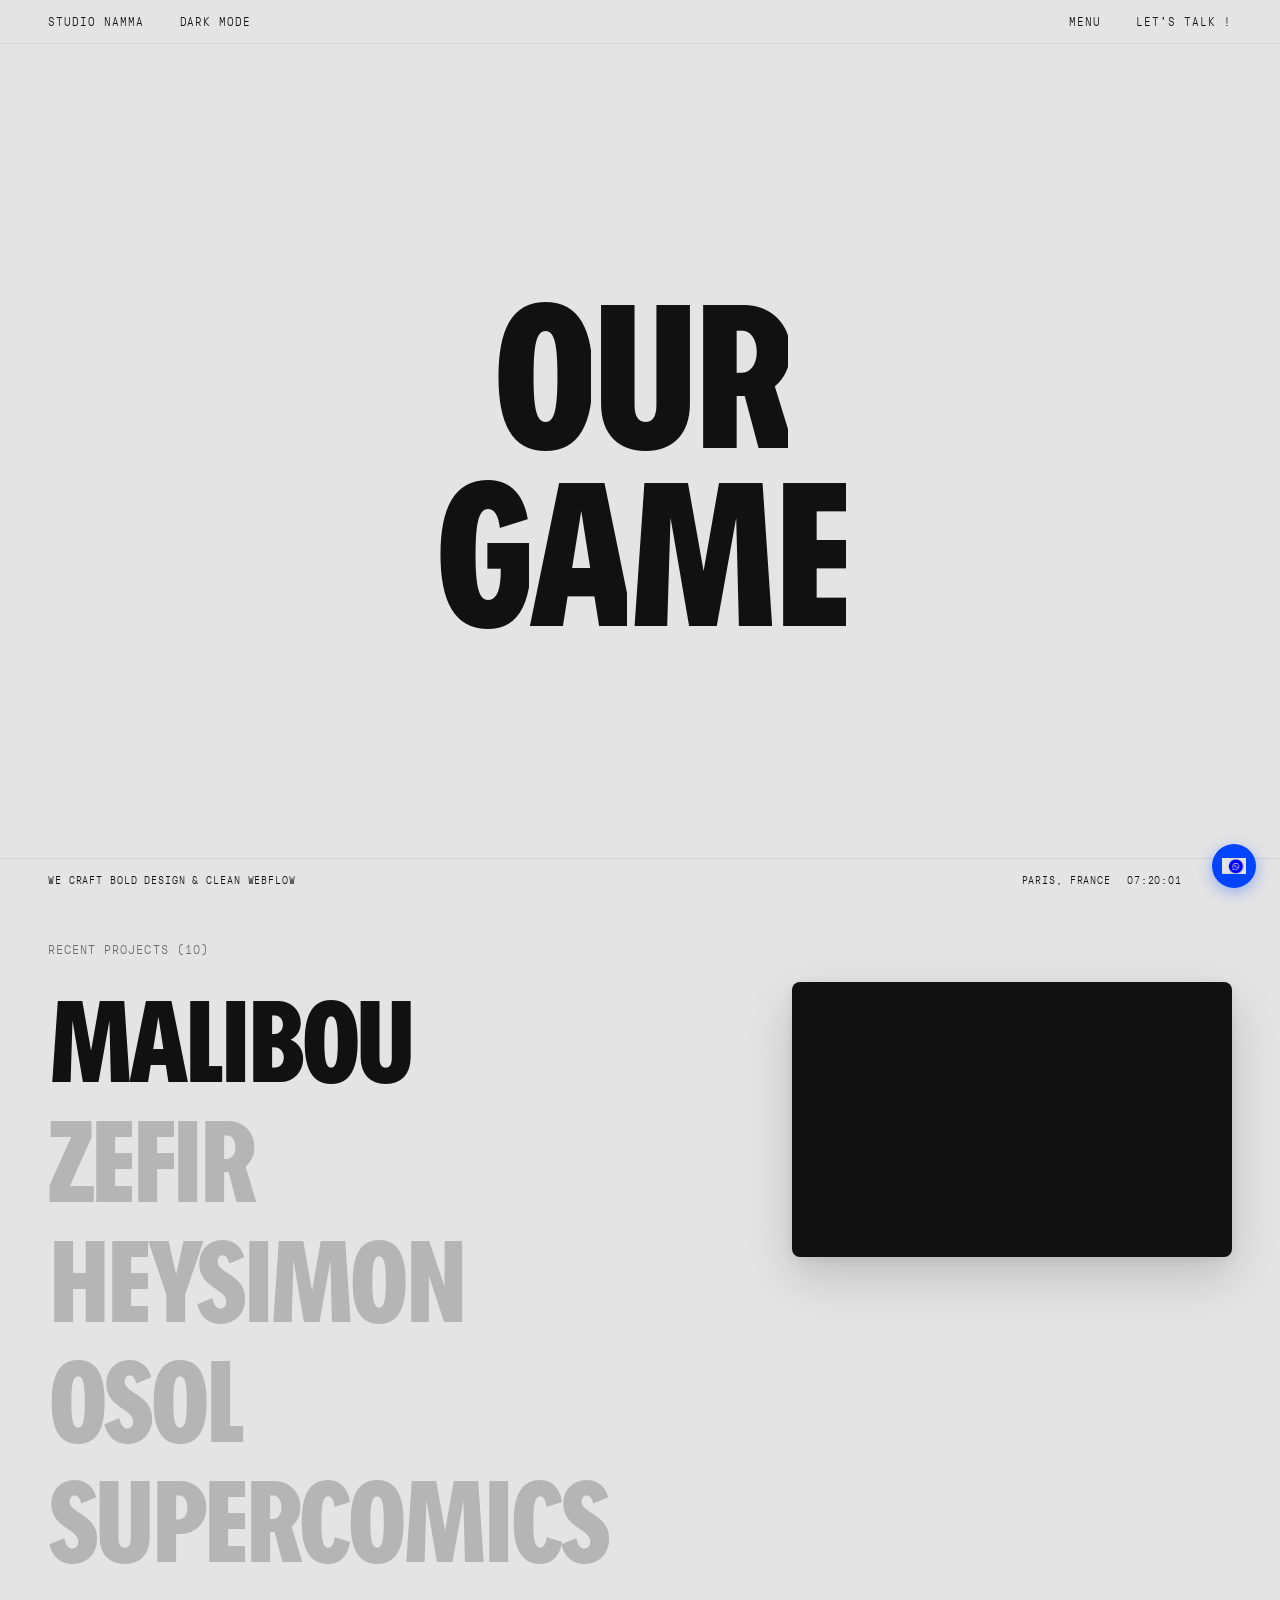
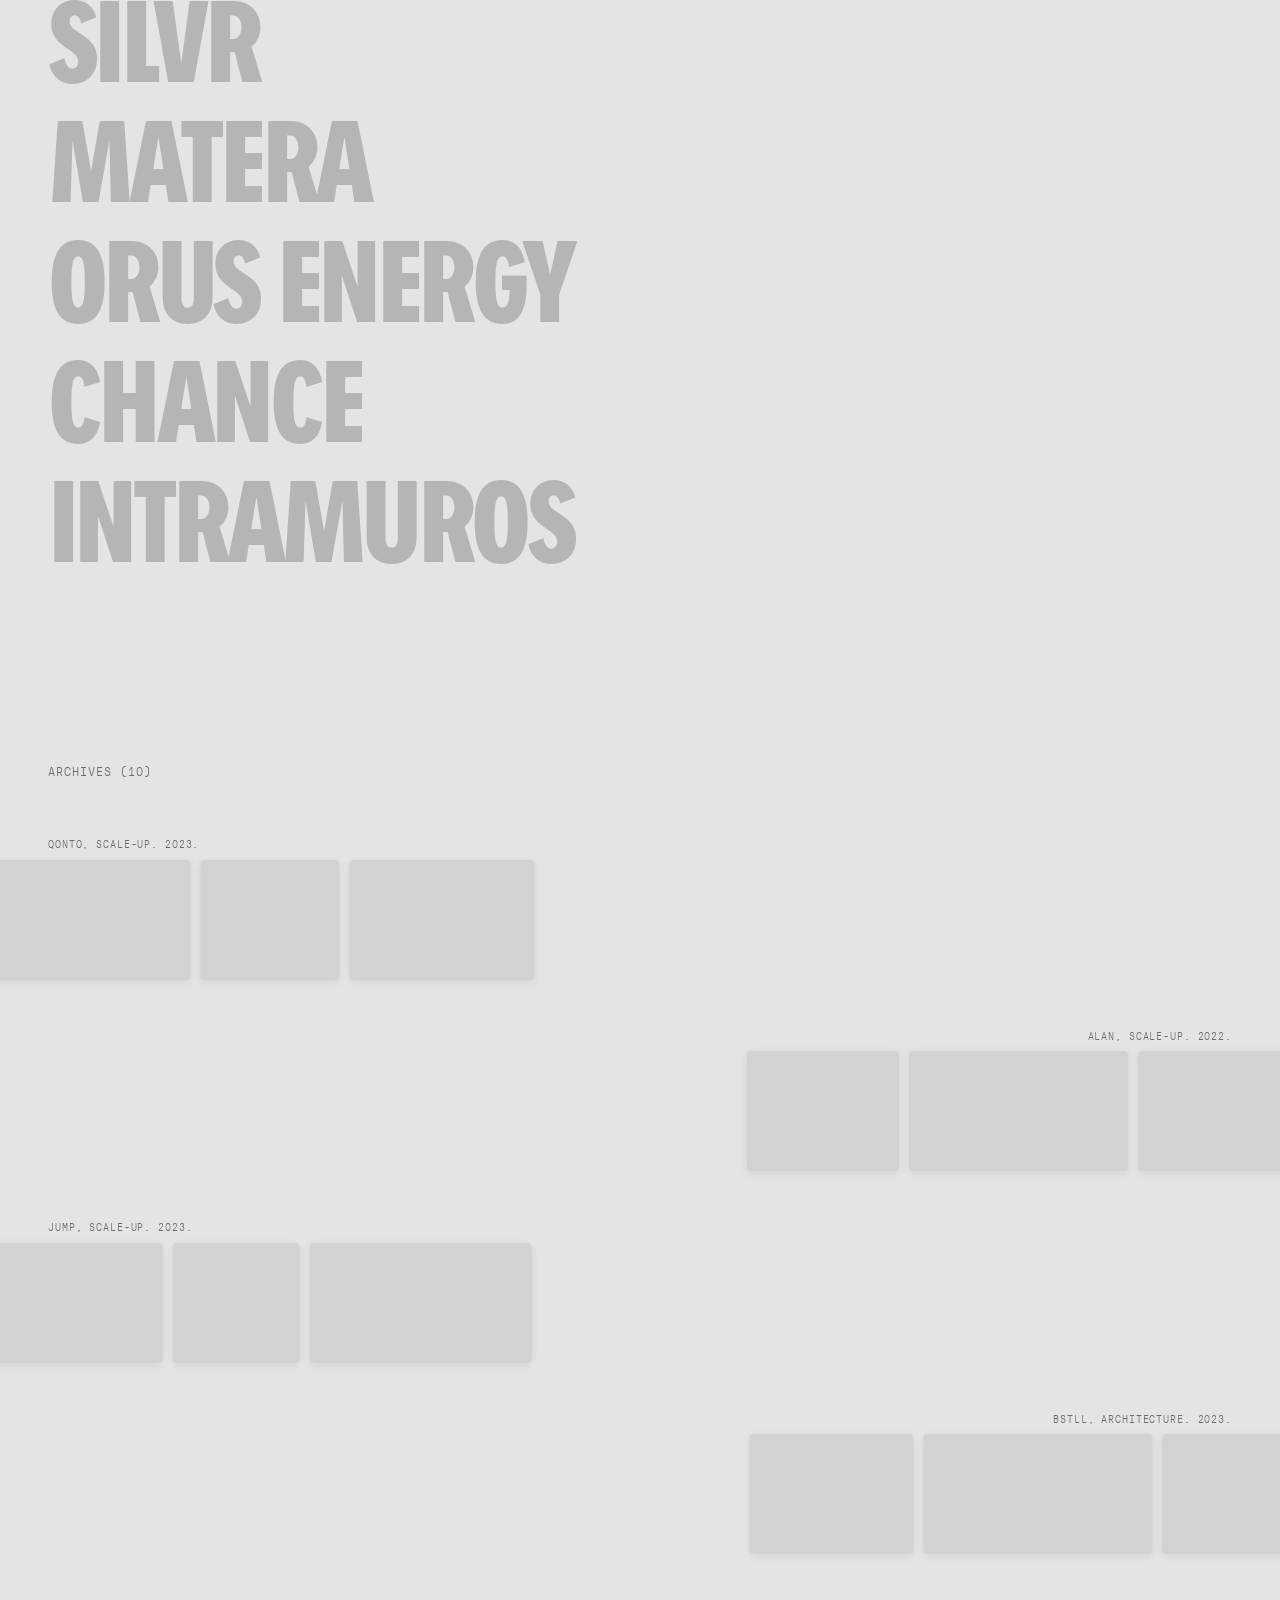
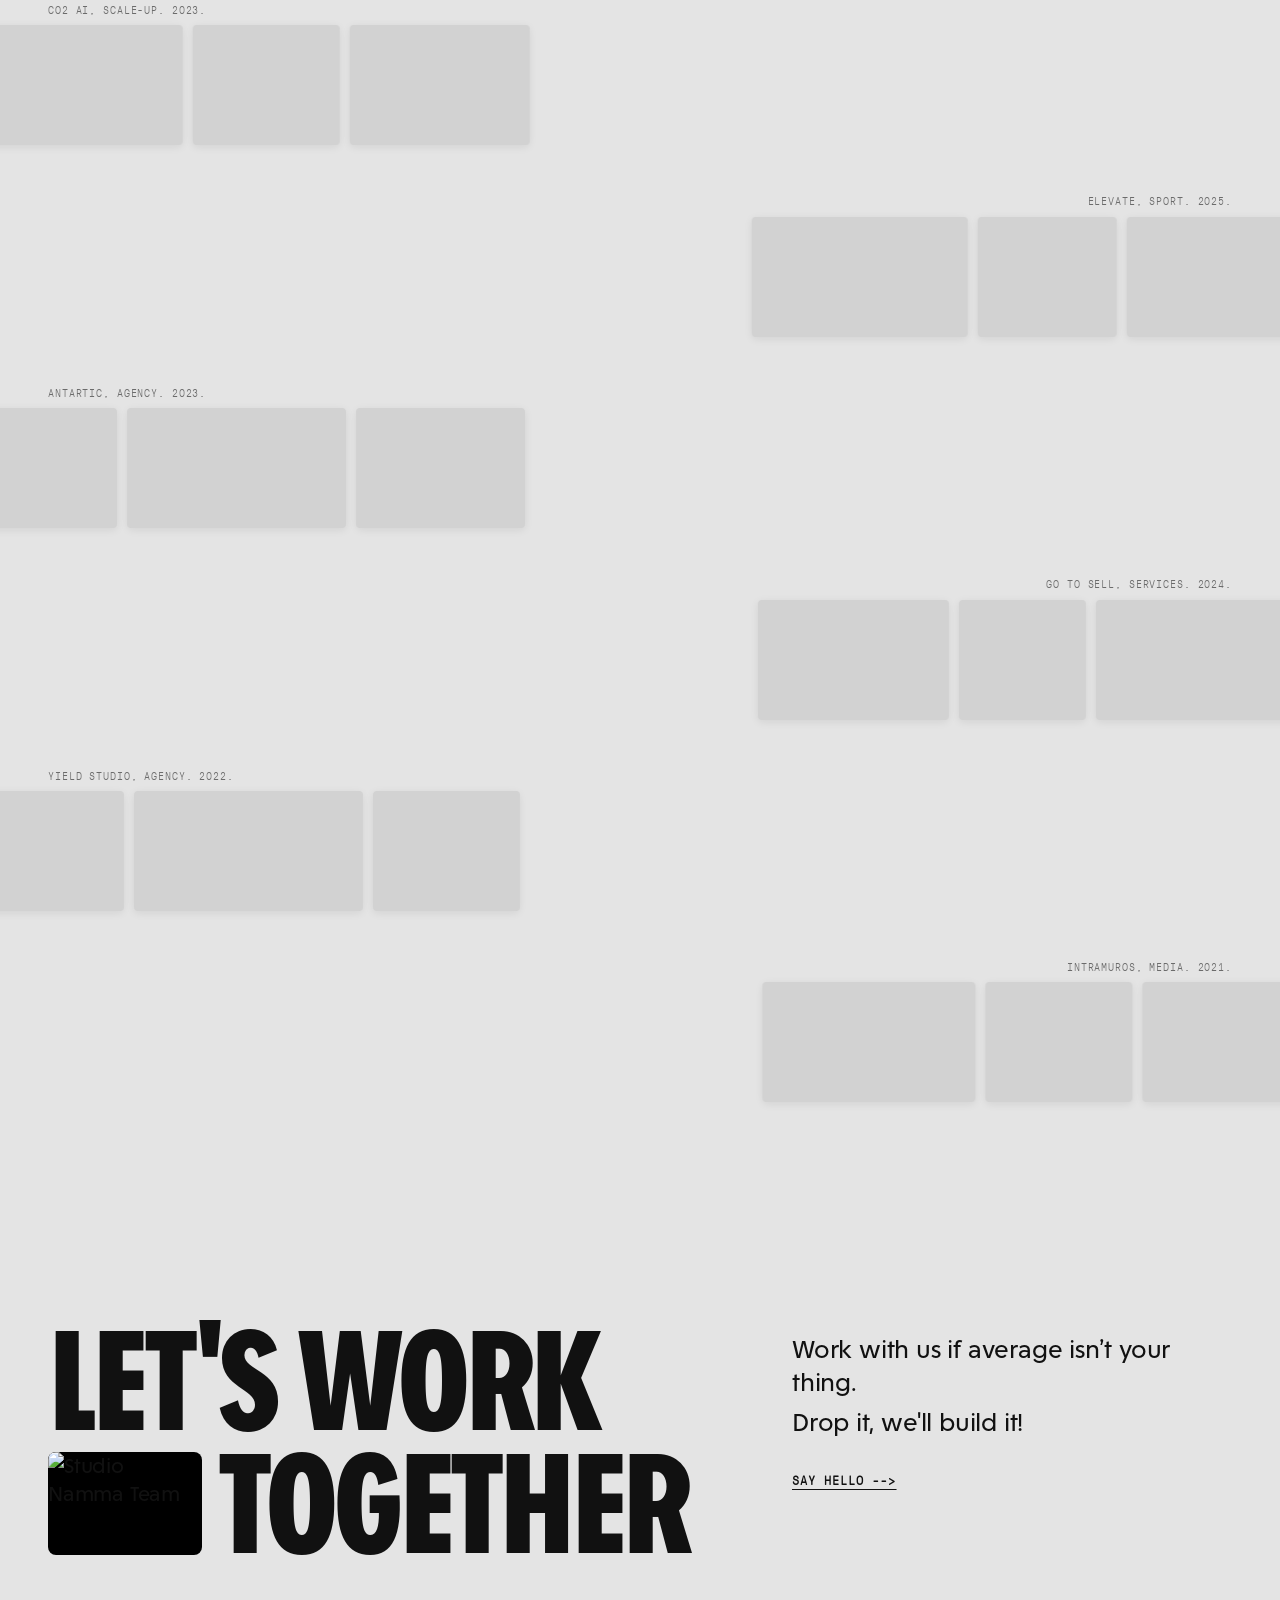
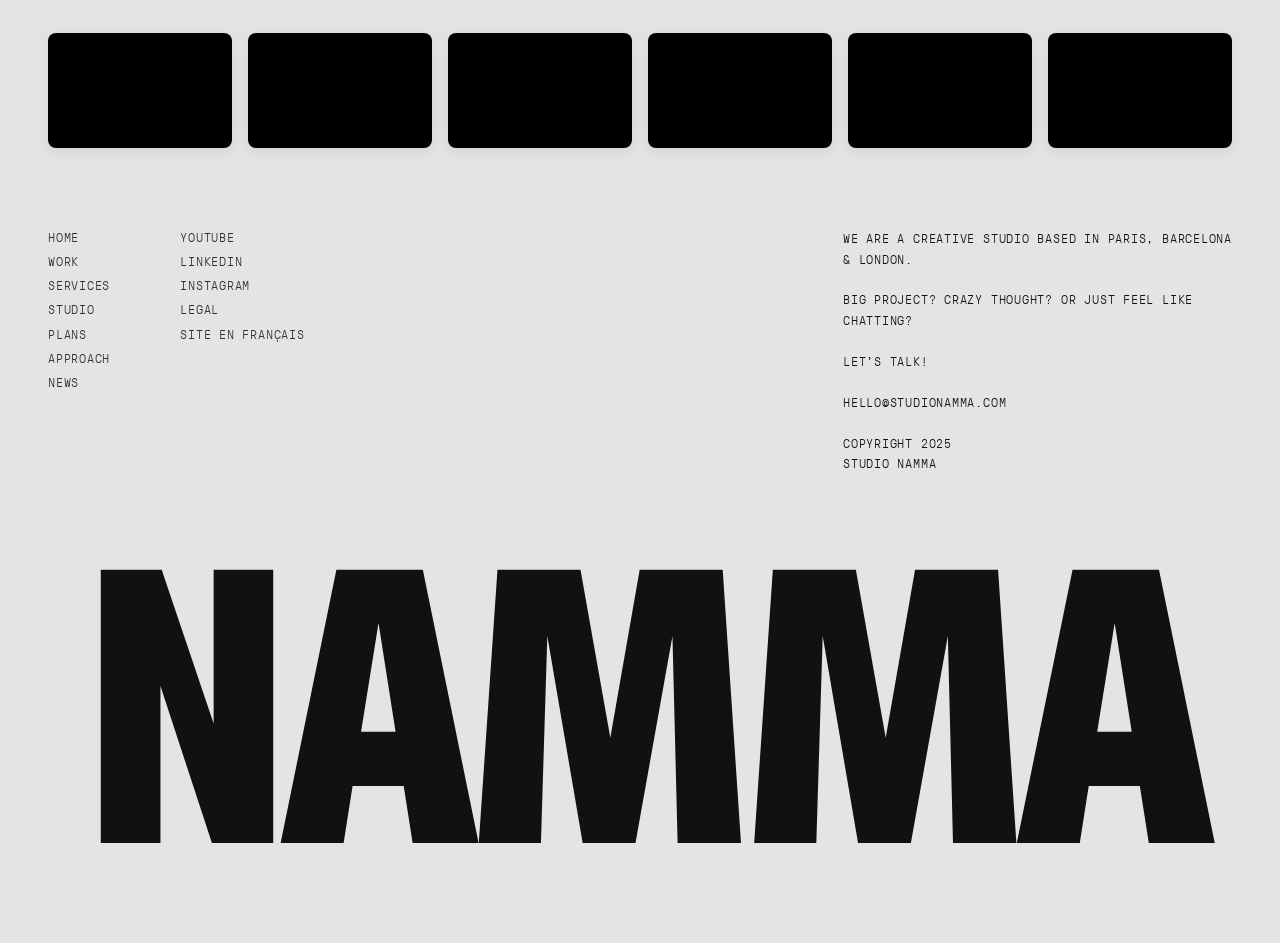
==== work.html @ 22ce5b70 "Initial commit: Studio Namma UI" ====
<!DOCTYPE html>
<html lang="en" data-theme="light">
<head>
  <meta charset="UTF-8" />
  <meta name="viewport" content="width=device-width, initial-scale=1.0" />
  <title>Portfolio & Success Stories | Studio Namma</title>
  <meta name="description" content="Our portfolio showcases Webflow development, web design, and branding projects. Clients include Matera, Silvr, Qonto, and ambitious brands." />
  <meta property="og:title" content="Portfolio & Success Stories | Studio Namma" />
  <meta property="og:description" content="Our portfolio showcases Webflow development, web design, and branding projects." />
  <meta property="og:type" content="website" />

  <!-- Stylesheets in Sensible Order -->
  <link rel="stylesheet" href="css/navbar.css" />
  <link rel="stylesheet" href="css/work.css" />
  <link rel="stylesheet" href="css/footer.css" />
</head>
<body>

  <!-- Sticky Navbar -->
  <nav class="navbar" id="navbar"></nav>

  <!-- Work Page Content -->
  <div class="work-main-content">
    <section class="work-hero" id="workHero">
      <h1 class="work-hero__headline" data-split-animate>Our<br>Game</h1>
    </section>

    <section class="work-text-list" id="workProjectList">
      <div class="work-text-list__label">RECENT PROJECTS (10)</div>
      <div class="work-text-list__layout">
        <div class="work-text-list__items" id="workProjectItems"></div>
        <div class="work-text-list__showcase" id="workProjectShowcase">
          <div class="work-text-list__showcase-inner">
            <video id="workShowcaseVideo1" autoplay loop muted playsinline preload="auto" class="work-showcase-media active"></video>
            <video id="workShowcaseVideo2" autoplay loop muted playsinline preload="auto" class="work-showcase-media"></video>
            <img id="workShowcaseImg" src="" alt="Project Preview" class="work-showcase-media" />
          </div>
        </div>
      </div>
    </section>

    <section class="work-archives" id="workArchives">
      <div class="work-archives__header">
        <div class="work-archives__label">ARCHIVES (10)</div>
      </div>
      <div class="work-archives__list" id="workArchivesList"></div>
    </section>
  </div>

  <!-- Semantic Footer Container -->
  <footer class="site-footer" id="footer"></footer>

  <!-- Scripts in Sensible Order -->
  <script src="js/navbar.js"></script>
  <script src="js/work.js"></script>
  <script src="js/footer.js"></script>
</body>
</html>
---- css/navbar.css ----
/* =========================================
   NAVBAR STYLES (Studio Namma - Pixel Perfect)
   ========================================= */

.navbar {
  position: sticky;
  top: 0;
  left: 0;
  height: 44px;
  width: 100%;
  background-color: #e4e4e4;
  display: flex;
  align-items: center;
  justify-content: space-between;
  padding: 0 48px;
  font-family: 'Gt Pressura Mono', 'Space Mono', monospace;
  font-size: 12px;
  font-weight: 500;
  letter-spacing: 0.08em;
  text-transform: uppercase;
  z-index: 1000;
  border-bottom: 1px solid rgba(20, 20, 20, 0.06);
  transition: background-color 0.4s ease, border-color 0.4s ease;
}

[data-theme="dark"] .navbar {
  background-color: #111;
  border-bottom: 1px solid rgba(255, 255, 255, 0.1);
}

.navbar-left,
.navbar-right {
  display: flex;
  align-items: center;
  gap: 36px;
}

.navbar-h1-div {
  cursor: pointer;
  overflow: hidden;
  display: inline-flex;
  align-items: center;
}

.navbar-h1 {
  color: #111;
  font-size: 12px;
  font-family: 'Gt Pressura Mono', 'Space Mono', monospace;
  font-weight: 500;
  letter-spacing: 0.08em;
  text-transform: uppercase;
  transition: color 0.3s ease;
  user-select: none;
  white-space: nowrap;
  text-decoration: none;
}

[data-theme="dark"] .navbar-h1 {
  color: #fff;
}

.navbar-heading-animation {
  animation: navbar-anim-text 0.4s 1 ease-in-out;
}

@keyframes navbar-anim-text {
  0% {
    transform: translate(0px, 0px);
  }
  50% {
    transform: translate(-10px, -10px);
  }
  51% {
    transform: translate(8px, 8px);
  }
  100% {
    transform: translate(0px, 0px);
  }
}

/* =========================================
   MENU OVERLAY PAGE
   ========================================= */

.navbar-menu-page {
  height: calc(100vh - 44px);
  width: 100%;
  position: fixed;
  top: 44px;
  left: 0;
  background-color: #e4e4e4;
  display: none;
  z-index: 999;
  overflow-y: auto;
  padding: 40px 48px;
}

[data-theme="dark"] .navbar-menu-page {
  background-color: #111;
  color: #fff;
}

.navbar-menu-grid {
  display: flex;
  justify-content: space-between;
  max-width: 1200px;
  margin-top: 20px;
}

.navbar-menu-col {
  display: flex;
  flex-direction: column;
  gap: 12px;
}

.navbar-menu-box {
  display: flex;
  align-items: center;
  cursor: pointer;
  text-decoration: none;
  color: inherit;
  margin-bottom: 8px;
}

.navbar-menu-video {
  height: clamp(50px, 6vw, 85px);
  width: 0px;
  background-color: #000;
  border-radius: 6px;
  overflow: hidden;
  flex-shrink: 0;
  transition: width 0.3s cubic-bezier(0.16, 1, 0.3, 1);
}

.navbar-anim-video-expand {
  animation: navbar-video-expand 0.25s 1 ease-in-out forwards;
}

.navbar-anim-video-collapse {
  animation: navbar-video-collapse 0.25s 1 ease-in-out forwards;
}

.navbar-menu-h1 {
  font-family: 'Mixtape Extra Condensed', 'Impact', sans-serif;
  font-size: clamp(50px, 7.5vw, 110px);
  line-height: 0.88;
  letter-spacing: -0.03em;
  font-weight: 800;
  color: #111;
  margin: 0 0 0 10px;
  text-transform: uppercase;
  transition: color 0.3s ease;
}

[data-theme="dark"] .navbar-menu-h1 {
  color: #fff;
}

@keyframes navbar-video-expand {
  0% {
    width: 0;
  }
  100% {
    width: 160px;
  }
}

@keyframes navbar-video-collapse {
  0% {
    width: 160px;
  }
  100% {
    width: 0px;
  }
}

.navbar-video-real {
  height: 100%;
  width: 100%;
  object-fit: cover;
}

/* =========================================
   CONTACT OVERLAY PAGE
   ========================================= */

.navbar-contact-page {
  position: fixed;
  top: 0;
  left: 0;
  width: 100%;
  height: 100vh;
  background: #e4e4e4;
  padding: 48px;
  box-sizing: border-box;
  z-index: 1001;
  overflow-y: auto;
  font-family: -apple-system, BlinkMacSystemFont, "Segoe UI", Roboto, sans-serif;
}

[data-theme="dark"] .navbar-contact-page {
  background: #111;
  color: #fff;
}

.navbar-contact-letswork {
  margin: 0;
  font-family: 'Mixtape Extra Condensed', 'Impact', sans-serif;
  font-size: clamp(60px, 10vw, 140px);
  font-weight: 800;
  line-height: 0.86;
  letter-spacing: -0.04em;
  color: #111;
  text-transform: uppercase;
}

[data-theme="dark"] .navbar-contact-letswork {
  color: #fff;
}

.navbar-contact-together-div {
  display: flex;
  align-items: center;
  gap: 16px;
  margin-top: 4px;
}

.navbar-contact-together {
  margin: 0;
  font-family: 'Mixtape Extra Condensed', 'Impact', sans-serif;
  font-size: clamp(60px, 10vw, 140px);
  font-weight: 800;
  line-height: 0.86;
  letter-spacing: -0.04em;
  color: #111;
  text-transform: uppercase;
  cursor: pointer;
}

[data-theme="dark"] .navbar-contact-together {
  color: #fff;
}

.navbar-contact-video {
  width: 0px;
  height: clamp(50px, 7vw, 95px);
  overflow: hidden;
  border-radius: 8px;
  flex-shrink: 0;
  transition: width 0.4s ease;
}

.navbar-contact-video-real {
  width: 150px;
  height: 100%;
  object-fit: cover;
  display: block;
}

/* Contact Form */
.navbar-contact-form {
  margin-top: 48px;
  width: 100%;
  max-width: 900px;
}

.navbar-contact-row {
  display: flex;
  align-items: center;
  margin-bottom: 12px;
}

.navbar-contact-row label {
  width: 120px;
  flex-shrink: 0;
  font-family: 'Gt Pressura Mono', 'Space Mono', monospace;
  font-size: 12px;
  font-weight: 600;
  letter-spacing: 0.08em;
  color: #111;
  text-transform: uppercase;
}

[data-theme="dark"] .navbar-contact-row label {
  color: #aaa;
}

.navbar-contact-row input {
  width: 80%;
  border: none;
  outline: none;
  background: transparent;
  padding: 4px 0;
  margin: 0;
  font-family: 'Mixtape Extra Condensed', 'Impact', sans-serif;
  font-size: clamp(32px, 4.5vw, 56px);
  font-weight: 800;
  line-height: 1.1;
  letter-spacing: -0.02em;
  color: #111;
  text-transform: uppercase;
}

[data-theme="dark"] .navbar-contact-row input {
  color: #fff;
}

.navbar-contact-row input::placeholder {
  color: #999;
  opacity: 0.5;
}

.navbar-interests {
  display: flex;
  align-items: center;
  gap: 10px;
  flex-wrap: wrap;
}

.navbar-interests button {
  border: none;
  border-radius: 4px;
  background: #c6c6c6;
  color: #111;
  padding: 6px 14px;
  font-family: 'Mixtape Extra Condensed', 'Impact', sans-serif;
  font-size: 20px;
  font-weight: 800;
  letter-spacing: 0.02em;
  cursor: pointer;
  transition: background 0.2s ease, color 0.2s ease;
}

.navbar-interests button:hover,
.navbar-interests button.is-selected {
  background: #111;
  color: #fff;
}

[data-theme="dark"] .navbar-interests button {
  background: #333;
  color: #ddd;
}

[data-theme="dark"] .navbar-interests button:hover,
[data-theme="dark"] .navbar-interests button.is-selected {
  background: #fff;
  color: #000;
}

.navbar-contact-close {
  position: absolute;
  top: 32px;
  right: 48px;
  font-family: 'Gt Pressura Mono', 'Space Mono', monospace;
  font-size: 12px;
  font-weight: 600;
  letter-spacing: 0.08em;
  color: #111;
  cursor: pointer;
  text-transform: uppercase;
}

[data-theme="dark"] .navbar-contact-close {
  color: #fff;
}

.navbar-contact-close:hover {
  text-decoration: underline;
}

@media (max-width: 768px) {
  .navbar {
    padding: 0 20px;
  }
  .navbar-left,
  .navbar-right {
    gap: 16px;
  }
  .navbar-contact-page {
    padding: 24px;
  }
  .navbar-contact-row {
    flex-direction: column;
    align-items: flex-start;
  }
  .navbar-contact-row input {
    width: 100%;
  }
}
---- css/work.css ----
/* ==========================================================
   CUSTOM FONTS (Studio Namma Official Typefaces)
   ========================================================== */

@font-face {
  font-family: 'Mixtape Extra Condensed';
  src: url('../fonts/MixtapeExtraCondensed-ExtraBold.otf') format('opentype'),
    url('https://cdn.prod.website-files.com/679cb9cacf00799ba4b4c985/68396a14a9b4604f87fdbba4_MixtapeExtraCondensed-ExtraBold.otf') format('opentype');
  font-weight: 800;
  font-style: normal;
  font-display: swap;
}

@font-face {
  font-family: 'Mixtape';
  src: url('../fonts/Mixtape-NormalRegular.otf') format('opentype'),
    url('https://cdn.prod.website-files.com/679cb9cacf00799ba4b4c985/68cab20c0e1c2178793b353b_Mixtape-NormalRegular.otf') format('opentype');
  font-weight: 400;
  font-style: normal;
  font-display: swap;
}

@font-face {
  font-family: 'Gt Pressura Mono';
  src: url('../fonts/GTPressuraMono-Light.ttf') format('truetype'),
    url('https://cdn.prod.website-files.com/679cb9cacf00799ba4b4c985/679cbd779f2ae36caa619a62_GT%20Pressura%20Mono%20Light%20Web.ttf') format('truetype');
  font-weight: 300 400;
  font-style: normal;
  font-display: swap;
}

@font-face {
  font-family: 'Neue Montreal';
  src: url('../fonts/NeueMontreal-Regular.otf') format('opentype'),
    url('https://cdn.prod.website-files.com/679cb9cacf00799ba4b4c985/6839706715b5360bdb1d1ffd_NeueMontreal-Regular.otf') format('opentype');
  font-weight: 400;
  font-style: normal;
  font-display: swap;
}

:root {
  --bg: #e4e4e4;
  --text-primary: rgb(17, 17, 17);
  --text-secondary: #6b6b6b;
  --accent: #0d00f0;
  --white: #ffffff;

  --font-display: 'Mixtape Extra Condensed', 'Impact', sans-serif;
  --font-projects: 'Mixtape Extra Condensed', 'Impact', sans-serif;
  --font-body: 'Mixtape', sans-serif;
  --font-mono: 'Gt Pressura Mono', 'Space Mono', monospace;

  --radius-md: 8px;
  --showcase-w: 440px;
  --showcase-h: 275px;
}

[data-theme="dark"] {
  --bg: #111111;
  --text-primary: #e4e4e4;
  --text-secondary: #a0a0a0;
  --white: #111111;
}

*,
*::before,
*::after {
  margin: 0;
  padding: 0;
  box-sizing: border-box;
}

html {
  scroll-behavior: smooth;
}

body {
  background-color: var(--bg);
  color: var(--text-primary);
  font-family: var(--font-body);
  font-size: 20px;
  line-height: 1.4;
  font-weight: 400;
  letter-spacing: -0.01em;
  overflow-x: hidden;
  transition: background-color 0.4s ease, color 0.4s ease;
}

a {
  color: inherit;
  text-decoration: none;
}

img,
video {
  display: block;
  max-width: 100%;
}

.work-main-content {
  width: 100%;
  background-color: inherit;
  padding-bottom: 40px;
}

.work-hero {
  display: flex;
  align-items: center;
  justify-content: center;
  min-height: calc(100vh - 44px);
  padding: 60px 48px;
}

.work-hero__headline {
  font-family: var(--font-display);
  font-size: clamp(100px, 16vw, 240px);
  line-height: 0.81;
  letter-spacing: -0.04em;
  text-transform: uppercase;
  text-align: center;
  font-weight: 800;
  color: var(--text-primary);
  transition: color 0.4s ease;
}

.work-split-word {
  display: block;
}

.work-split-char-mask {
  display: inline-block;
  overflow: hidden;
  vertical-align: bottom;
  padding-bottom: 0.06em;
}

.work-split-char {
  display: inline-block;
  transform: translateY(110%);
  transition: transform 0.8s cubic-bezier(0.22, 1, 0.36, 1);
}

.work-split-char.risen {
  transform: translateY(0);
}

.work-text-list {
  padding: 40px 48px 140px;
  width: 100%;
  max-width: 1920px;
  margin: 0 auto;
  position: relative;
}

.work-text-list__label {
  font-family: var(--font-mono);
  font-size: 13px;
  font-weight: 500;
  text-transform: uppercase;
  letter-spacing: 0.08em;
  color: var(--text-secondary);
  margin-bottom: 24px;
}

.work-text-list__layout {
  display: flex;
  justify-content: space-between;
  align-items: flex-start;
  width: 100%;
  gap: 48px;
  position: relative;
}

.work-text-list__items {
  flex: 1;
  max-width: 58%;
  display: flex;
  flex-direction: column;
  width: 100%;
}

.work-text-list__item {
  display: flex;
  align-items: center;
  width: 100%;
  height: 120px;
  font-family: var(--font-projects);
  font-style: normal;
  font-weight: 800;
  font-size: clamp(68px, 9vw, 136px);
  line-height: 120px;
  letter-spacing: -0.04em;
  text-transform: uppercase;
  color: #b5b5b5;
  transition: color 0.22s ease, transform 0.22s ease;
  cursor: pointer;
  user-select: none;
  padding: 0;
  margin: 0;
  text-decoration: none;
}

[data-theme="dark"] .work-text-list__item {
  color: #444444;
}

.work-text-list__item:hover,
.work-text-list__item.active {
  color: var(--text-primary);
}

[data-theme="dark"] .work-text-list__item:hover,
[data-theme="dark"] .work-text-list__item.active {
  color: #ffffff;
}

.work-text-list__showcase {
  flex: 1;
  max-width: 520px;
  position: sticky;
  top: calc(50vh - (var(--showcase-h) / 2));
  display: flex;
  justify-content: flex-end;
  z-index: 10;
  pointer-events: none;
}

.work-text-list__showcase-inner {
  width: var(--showcase-w);
  max-width: 100%;
  height: var(--showcase-h);
  border-radius: var(--radius-md);
  overflow: hidden;
  box-shadow: 0 20px 50px rgba(0, 0, 0, 0.16), 0 3px 12px rgba(0, 0, 0, 0.08);
  background: #111111;
  position: relative;
  pointer-events: auto;
  transition: box-shadow 0.4s ease, transform 0.4s cubic-bezier(0.16, 1, 0.3, 1);
}

.work-text-list:hover .work-text-list__showcase-inner,
.work-text-list__showcase-inner:hover {
  box-shadow: 0 28px 64px rgba(0, 0, 0, 0.26), 0 6px 20px rgba(0, 0, 0, 0.12);
  transform: scale(1.02);
}

.work-showcase-media {
  position: absolute;
  inset: 0;
  width: 100%;
  height: 100%;
  object-fit: cover;
  display: block;
  opacity: 0;
  transform: scale(1.03);
  transition: opacity 0.6s ease, transform 0.7s cubic-bezier(0.16, 1, 0.3, 1);
  pointer-events: none;
}

.work-showcase-media.active {
  opacity: 1;
  transform: scale(1);
  z-index: 2;
}

@media (max-width: 1024px) {
  :root {
    --showcase-w: 360px;
    --showcase-h: 225px;
  }

  .work-text-list__layout {
    gap: 32px;
  }

  .work-text-list__item {
    font-size: clamp(40px, 5.2vw, 72px);
  }

  .work-text-list__showcase {
    max-width: 380px;
  }
}

@media (max-width: 768px) {
  .work-hero__headline {
    font-size: clamp(60px, 18vw, 120px);
  }

  .work-text-list {
    padding: 40px 20px 80px;
  }

  .work-text-list__layout {
    flex-direction: column-reverse;
    gap: 28px;
    align-items: stretch;
  }

  .work-text-list__items {
    max-width: 100%;
  }

  .work-text-list__item {
    font-size: clamp(34px, 11vw, 54px);
    height: 80px;
    line-height: 80px;
  }

  .work-text-list__showcase {
    position: static;
    max-width: 100%;
    width: 100%;
    top: auto;
  }

  .work-text-list__showcase-inner {
    width: 100%;
    height: 220px;
    transform: none !important;
  }
}

.work-archives {
  padding: 40px 0 120px;
  max-width: 1920px;
  margin: 0 auto;
  overflow-x: hidden;
}

.work-archives__header {
  padding: 0 48px;
  margin-bottom: 56px;
}

.work-archives__label {
  font-family: var(--font-mono);
  font-size: 13px;
  font-weight: 500;
  text-transform: uppercase;
  letter-spacing: 0.08em;
  color: var(--text-secondary);
  transition: color 0.4s ease;
}

.work-archives__row {
  padding: 0 48px;
  margin-bottom: 48px;
  display: flex;
  flex-direction: column;
  align-items: flex-start;
}

.work-archives__row:last-child {
  margin-bottom: 0;
}

.work-archives__row.is-right {
  align-items: flex-end;
}

.work-archives__row-label {
  font-family: var(--font-mono);
  font-size: 11px;
  font-weight: 500;
  text-transform: uppercase;
  letter-spacing: 0.08em;
  color: var(--text-secondary);
  margin-bottom: 8px;
  transition: color 0.4s ease;
}

.work-archives__row.is-right .work-archives__row-label {
  text-align: right;
}

.work-archives__images {
  display: flex;
  gap: 10px;
  align-items: stretch;
  width: 560px;
  max-width: 100%;
  height: 120px;
  will-change: transform;
  overflow: visible;
}

.work-archives__img-wrap {
  min-width: 0;
  overflow: hidden;
  border-radius: 4px;
  position: relative;
  user-select: none;
  -webkit-user-select: none;
  box-shadow: 0 2px 8px rgba(0, 0, 0, 0.08);
  will-change: transform;
  transform-origin: center center;
  background-color: #d2d2d2;
}

[data-theme="dark"] .work-archives__img-wrap {
  background-color: #262626;
}

.work-archives__img {
  display: block;
  width: 100%;
  height: 100%;
  object-fit: cover;
  object-position: center;
  pointer-events: none;
  user-select: none;
  -webkit-user-drag: none;
  opacity: 0;
  transition: opacity 0.4s ease;
}

.work-archives__img.is-loaded {
  opacity: 1;
}

@media (max-width: 1024px) {
  .work-archives__images {
    width: 460px;
    height: 105px;
  }

  .work-archives__row {
    margin-bottom: 36px;
  }
}

@media (max-width: 768px) {
  .work-archives {
    padding: 32px 0 80px;
  }

  .work-archives__header {
    padding: 0 20px;
  }

  .work-archives__row {
    padding: 0 20px;
    margin-bottom: 28px;
  }

  .work-archives__images {
    width: 100%;
    max-width: 360px;
    height: 90px;
    gap: 6px;
    transform: none !important;
  }

  .work-archives__img-wrap {
    border-radius: 3px;
  }
}
---- css/footer.css ----
/* =========================================
   FOOTER STYLES (Studio Namma - Pixel Perfect)
   ========================================= */

.site-footer {
  width: 100%;
  background-color: #e4e4e4;
  color: #111;
  overflow: hidden;
  padding-top: 60px;
  padding-bottom: 60px;
  position: relative;
  transition: background-color 0.4s ease, color 0.4s ease;
}

[data-theme="dark"] .site-footer {
  background-color: #111;
  color: #e4e4e4;
}

/* --- Box 1: Let's Work Together Pitch --- */
.footer-box1 {
  width: 100%;
  display: flex;
  justify-content: space-between;
  align-items: flex-start;
  padding: 0 48px;
  margin-bottom: 70px;
}

.footer-box1-left {
  display: flex;
  flex-direction: column;
}

.footer-box1-title {
  font-family: 'Mixtape Extra Condensed', 'Impact', sans-serif;
  font-size: clamp(75px, 11vw, 155px);
  font-weight: 800;
  line-height: 0.84;
  letter-spacing: -0.04em;
  text-transform: uppercase;
  color: #111;
  margin: 0;
  display: block;
}

[data-theme="dark"] .footer-box1-title {
  color: #fff;
}

.footer-box1-row2 {
  display: flex;
  align-items: center;
  gap: 16px;
  margin-top: 4px;
}

.footer-box1-image {
  height: clamp(60px, 8vw, 105px);
  width: 0px;
  border-radius: 8px;
  overflow: hidden;
  flex-shrink: 0;
  background: #000;
  transition: width 1s cubic-bezier(0.16, 1, 0.3, 1);
}

.footer-box1-image.footer-show-image {
  width: clamp(100px, 12vw, 160px);
}

.footer-box1-image img,
.footer-box1-image video {
  width: 100%;
  height: 100%;
  object-fit: cover;
  display: block;
}

.footer-box1-right {
  max-width: 440px;
  padding-top: 12px;
}

.footer-box1-right p {
  font-family: 'Mixtape', -apple-system, BlinkMacSystemFont, "Segoe UI", Roboto, sans-serif;
  font-size: clamp(18px, 2vw, 24px);
  line-height: 1.35;
  font-weight: 500;
  color: #111;
  margin-bottom: 8px;
}

[data-theme="dark"] .footer-box1-right p {
  color: #e4e4e4;
}

.footer-box1-right-link {
  font-family: 'Gt Pressura Mono', 'Space Mono', monospace;
  font-size: 13px;
  font-weight: 700;
  letter-spacing: 0.08em;
  text-transform: uppercase;
  color: #111;
  text-decoration: underline;
  text-underline-offset: 4px;
  display: inline-block;
  margin-top: 24px;
  transition: opacity 0.2s ease;
}

[data-theme="dark"] .footer-box1-right-link {
  color: #fff;
}

.footer-box1-right-link:hover {
  opacity: 0.7;
}

/* --- Box 2: Horizontal Video Strip Reel --- */
.footer-box2 {
  width: 100%;
  display: flex;
  justify-content: space-between;
  align-items: center;
  gap: 16px;
  padding: 0 48px;
  margin-bottom: 80px;
}

.footer-video-card {
  flex: 1;
  min-width: 0;
  aspect-ratio: 16 / 10;
  border-radius: 8px;
  overflow: hidden;
  background-color: #000;
  box-shadow: 0 4px 15px rgba(0, 0, 0, 0.08);
}

.footer-video-card video {
  width: 100%;
  height: 100%;
  object-fit: cover;
  display: block;
}

/* --- Box 3: Navigation Links & Studio Details --- */
.footer-box3 {
  width: 100%;
  display: flex;
  justify-content: space-between;
  align-items: flex-start;
  padding: 0 48px;
  margin-bottom: 80px;
}

.footer-box3-left {
  display: flex;
  gap: 70px;
}

.footer-links-col {
  display: flex;
  flex-direction: column;
  gap: 6px;
}

.footer-links-col a {
  font-family: 'Gt Pressura Mono', 'Space Mono', monospace;
  font-size: 13px;
  font-weight: 500;
  letter-spacing: 0.06em;
  text-transform: uppercase;
  color: #111;
  text-decoration: none;
  opacity: 0.85;
  transition: opacity 0.2s ease;
}

[data-theme="dark"] .footer-links-col a {
  color: #e4e4e4;
}

.footer-links-col a:hover {
  opacity: 1;
}

.footer-box3-right {
  display: flex;
  flex-direction: column;
  gap: 20px;
  max-width: 480px;
  text-align: left;
  font-family: 'Gt Pressura Mono', 'Space Mono', monospace;
  font-size: 13px;
  font-weight: 500;
  letter-spacing: 0.06em;
  text-transform: uppercase;
  color: #111;
  line-height: 1.6;
}

[data-theme="dark"] .footer-box3-right {
  color: #e4e4e4;
}

.footer-box3-right p {
  margin: 0;
}

.footer-box3-right a {
  color: inherit;
  text-decoration: none;
}

.footer-box3-right a:hover {
  text-decoration: underline;
}

/* --- Box 4: Big NAMMA Display Graphic --- */
.footer-box4 {
  width: 100%;
  text-align: center;
  font-family: 'Mixtape Extra Condensed', 'Impact', sans-serif;
  font-size: clamp(120px, 30.5vw, 480px);
  font-weight: 800;
  line-height: 0.78;
  letter-spacing: -0.04em;
  text-transform: uppercase;
  color: #111;
  user-select: none;
  margin: 0;
  padding-bottom: 24px;
  overflow: hidden;
}

[data-theme="dark"] .footer-box4 {
  color: #fff;
}

/* --- Footer Animations --- */
.footer-animate {
  transform: rotateX(90deg);
  transform-origin: bottom;
  transition: transform 1.2s cubic-bezier(0.16, 1, 0.3, 1), opacity 0.9s ease;
  opacity: 0;
}

.footer-animate.footer-show {
  transform: rotateX(0deg);
  opacity: 1;
}

/* --- Fixed Bottom Ticker Bar --- */
.site-ticker-bar {
  position: fixed;
  bottom: 0;
  left: 0;
  width: 100%;
  height: 42px;
  display: flex;
  align-items: center;
  justify-content: space-between;
  padding: 0 48px;
  background: #e4e4e4;
  border-top: 1px solid rgba(0, 0, 0, 0.08);
  font-family: 'Gt Pressura Mono', 'Space Mono', monospace;
  font-size: 11px;
  font-weight: 500;
  letter-spacing: 0.08em;
  text-transform: uppercase;
  color: #111;
  z-index: 990;
  transition: background-color 0.4s ease, color 0.4s ease, border-color 0.4s ease;
}

[data-theme="dark"] .site-ticker-bar {
  background: #111;
  color: #e4e4e4;
  border-top: 1px solid rgba(255, 255, 255, 0.1);
}

.site-ticker-bar__right {
  display: flex;
  gap: 16px;
  margin-right: 50px;
}

/* --- Floating WhatsApp Button & Modal --- */
.floating-whatsapp-btn {
  position: fixed;
  bottom: 12px;
  right: 24px;
  width: 44px;
  height: 44px;
  border-radius: 50%;
  background: #0044ff;
  display: flex;
  align-items: center;
  justify-content: center;
  cursor: pointer;
  z-index: 10000;
  box-shadow: 0 4px 15px rgba(0, 68, 255, 0.35);
  transition: transform 0.25s cubic-bezier(0.16, 1, 0.3, 1), box-shadow 0.25s ease;
}

.floating-whatsapp-btn:hover {
  transform: scale(1.08);
  box-shadow: 0 6px 20px rgba(0, 68, 255, 0.5);
}

.floating-whatsapp-btn img {
  width: 24px;
  height: 24px;
  object-fit: contain;
}

.whatsapp-modal {
  position: fixed;
  bottom: 68px;
  right: 24px;
  width: 320px;
  background: #232d36;
  color: #fff;
  border-radius: 12px;
  padding: 16px;
  box-shadow: 0 12px 36px rgba(0, 0, 0, 0.35);
  z-index: 10000;
  font-family: -apple-system, BlinkMacSystemFont, "Segoe UI", Roboto, sans-serif;
  display: none;
  animation: wa-slide-up 0.25s cubic-bezier(0.16, 1, 0.3, 1) forwards;
}

@keyframes wa-slide-up {
  from {
    opacity: 0;
    transform: translateY(12px) scale(0.96);
  }
  to {
    opacity: 1;
    transform: translateY(0) scale(1);
  }
}

.whatsapp-modal__header {
  display: flex;
  align-items: center;
  gap: 12px;
  padding-bottom: 12px;
  border-bottom: 1px solid rgba(255, 255, 255, 0.1);
  position: relative;
}

.whatsapp-modal__avatar {
  width: 38px;
  height: 38px;
  border-radius: 50%;
  background: #444;
  position: relative;
  overflow: hidden;
}

.whatsapp-modal__avatar img {
  width: 100%;
  height: 100%;
  object-fit: cover;
}

.whatsapp-modal__avatar::after {
  content: '';
  position: absolute;
  bottom: 0px;
  right: 0px;
  width: 10px;
  height: 10px;
  background: #25d366;
  border: 2px solid #232d36;
  border-radius: 50%;
}

.whatsapp-modal__info h4 {
  font-size: 14px;
  font-weight: 600;
  margin: 0;
}

.whatsapp-modal__info span {
  font-size: 11px;
  color: #25d366;
}

.whatsapp-modal__close {
  position: absolute;
  right: 0;
  top: 0;
  background: none;
  border: none;
  color: #aaa;
  font-size: 18px;
  cursor: pointer;
}

.whatsapp-modal__close:hover {
  color: #fff;
}

.whatsapp-modal__body {
  padding: 14px 0;
}

.whatsapp-modal__bubble {
  background: #182229;
  padding: 12px 14px;
  border-radius: 8px 8px 8px 2px;
  font-size: 13px;
  line-height: 1.45;
  color: #e9edef;
}

.whatsapp-modal__footer {
  padding-top: 4px;
}

.whatsapp-modal__action-btn {
  display: flex;
  align-items: center;
  justify-content: center;
  gap: 8px;
  width: 100%;
  background: #0044ff;
  color: #fff;
  font-size: 14px;
  font-weight: 700;
  padding: 10px;
  border-radius: 20px;
  text-decoration: none;
  transition: background 0.2s ease;
}

.whatsapp-modal__action-btn:hover {
  background: #0033cc;
}

/* --- Responsive Adjustments --- */
@media (max-width: 900px) {
  .footer-box1 {
    flex-direction: column;
    padding: 0 20px;
    gap: 32px;
  }
  .footer-box2 {
    padding: 0 20px;
    overflow-x: auto;
  }
  .footer-video-card {
    min-width: 160px;
  }
  .footer-box3 {
    flex-direction: column;
    padding: 0 20px;
    gap: 40px;
  }
  .footer-box3-left {
    gap: 40px;
  }
  .site-ticker-bar {
    padding: 0 20px;
    font-size: 9px;
  }
  .site-ticker-bar__right {
    margin-right: 40px;
  }
}
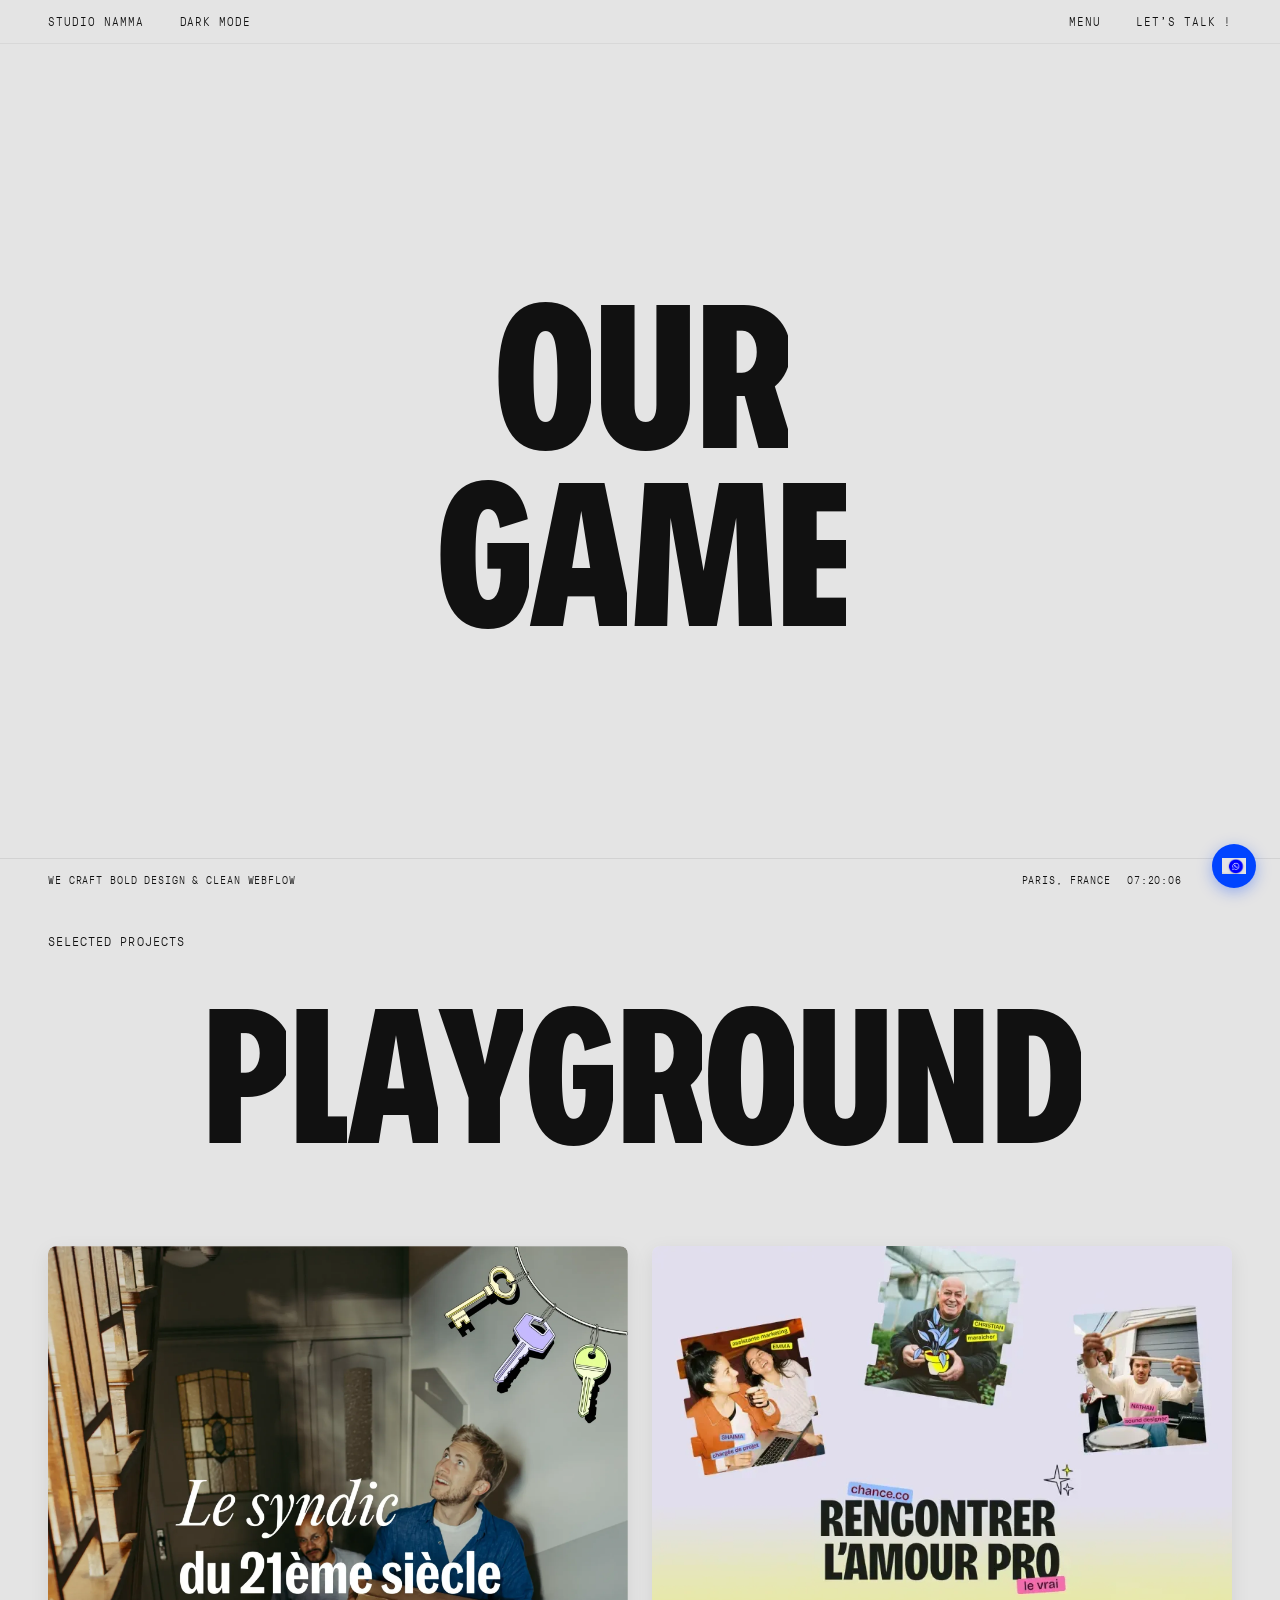
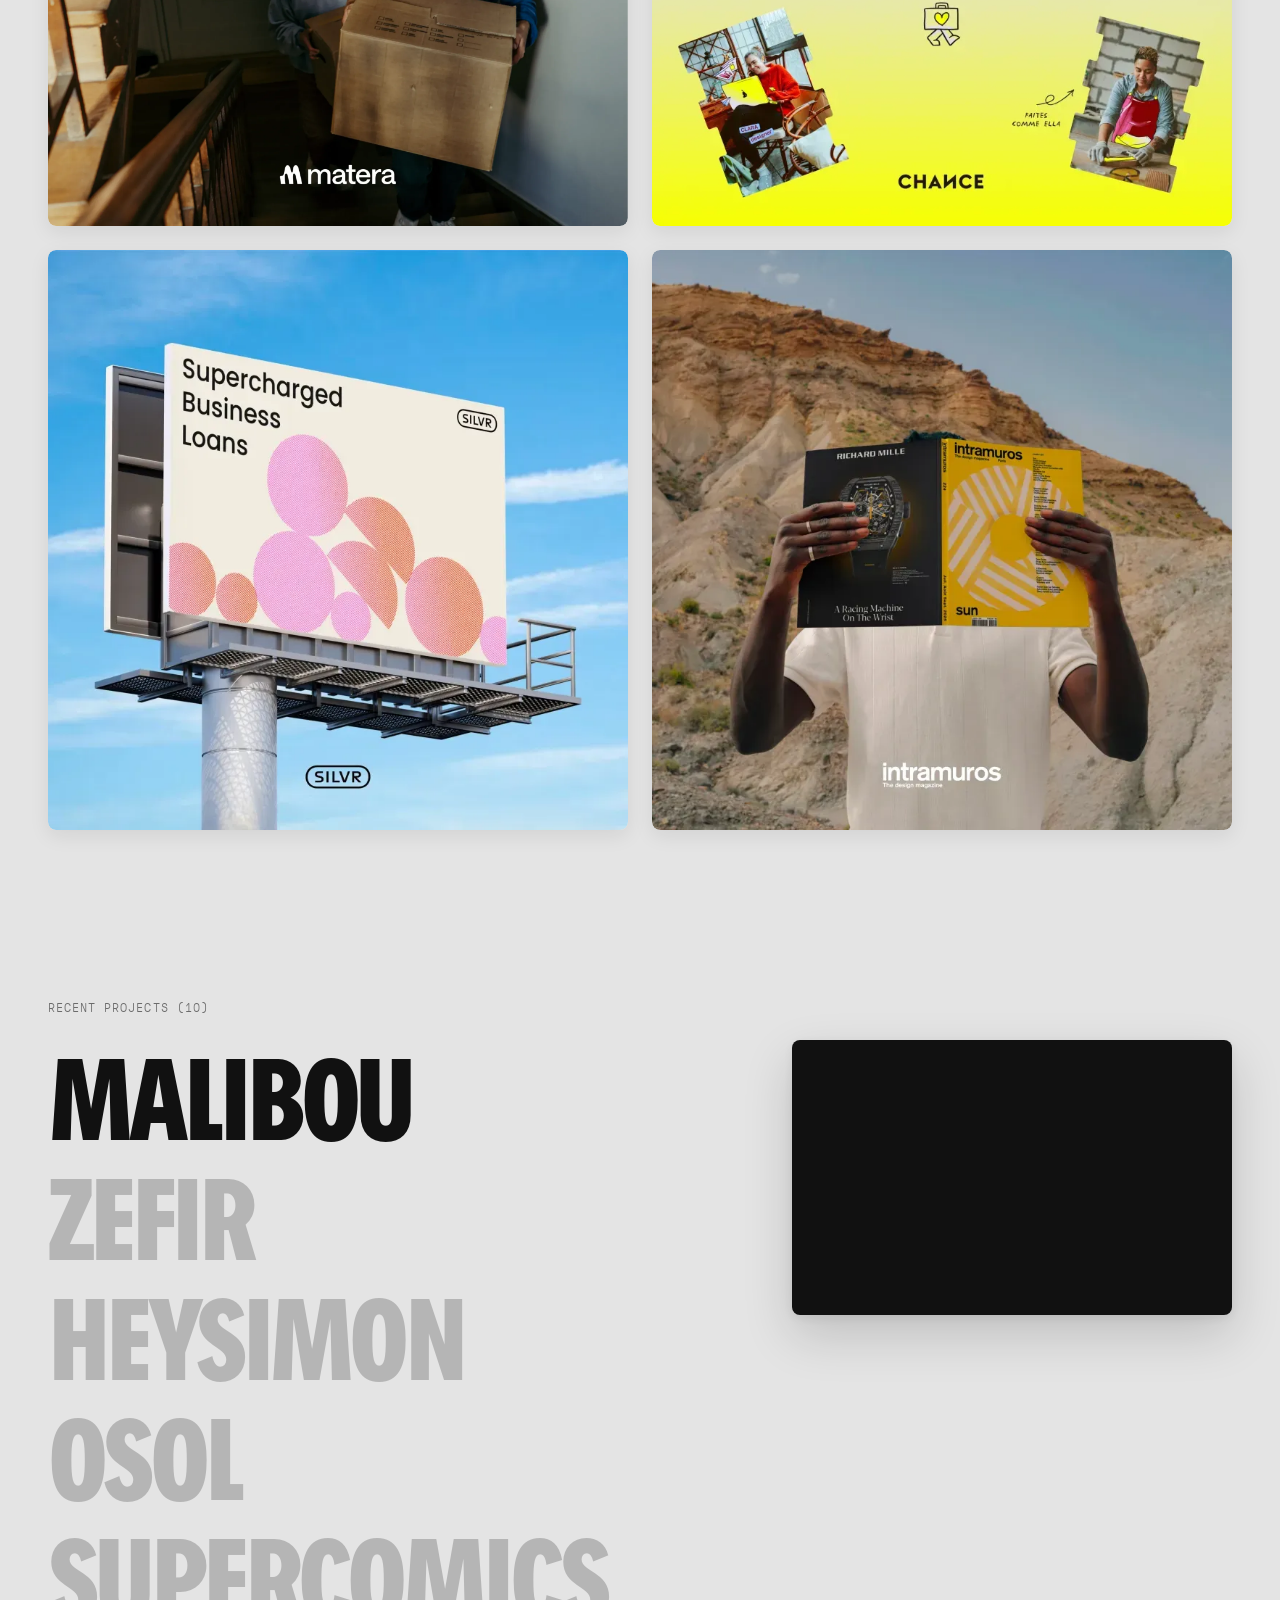
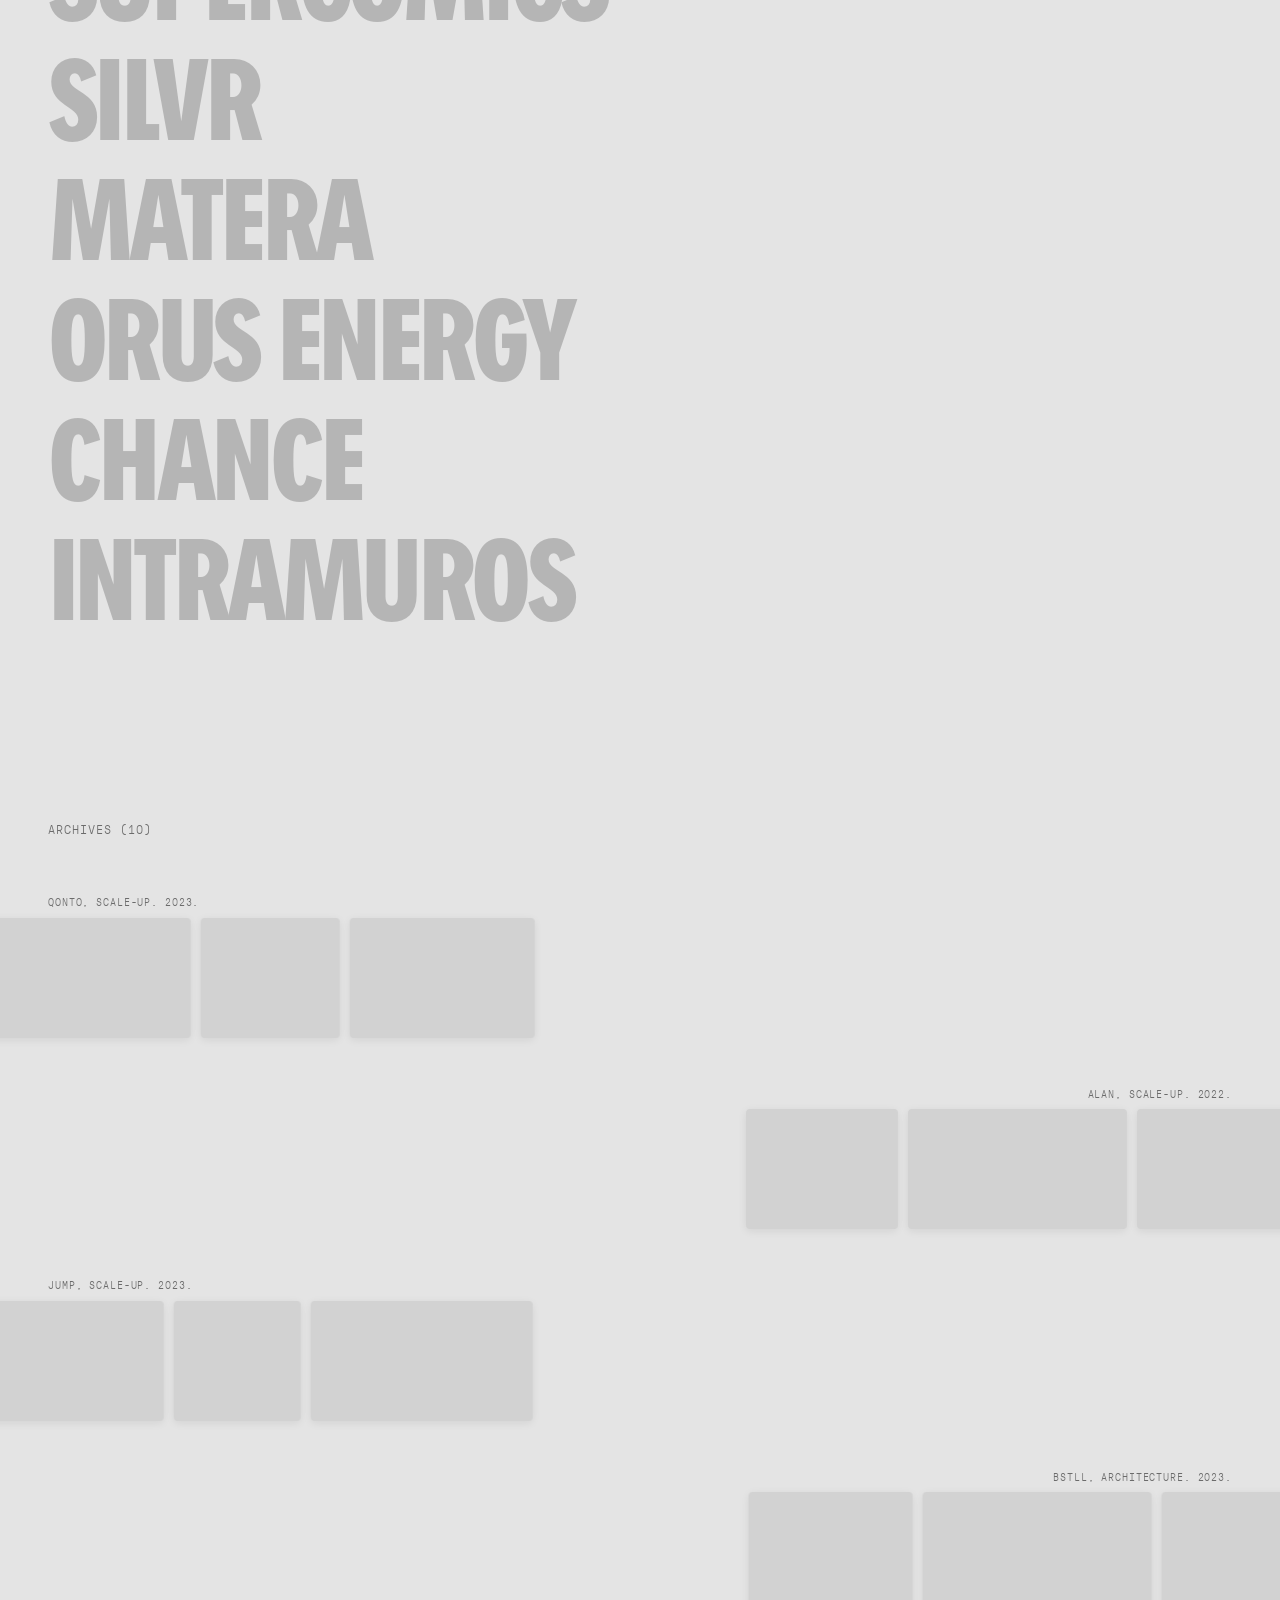
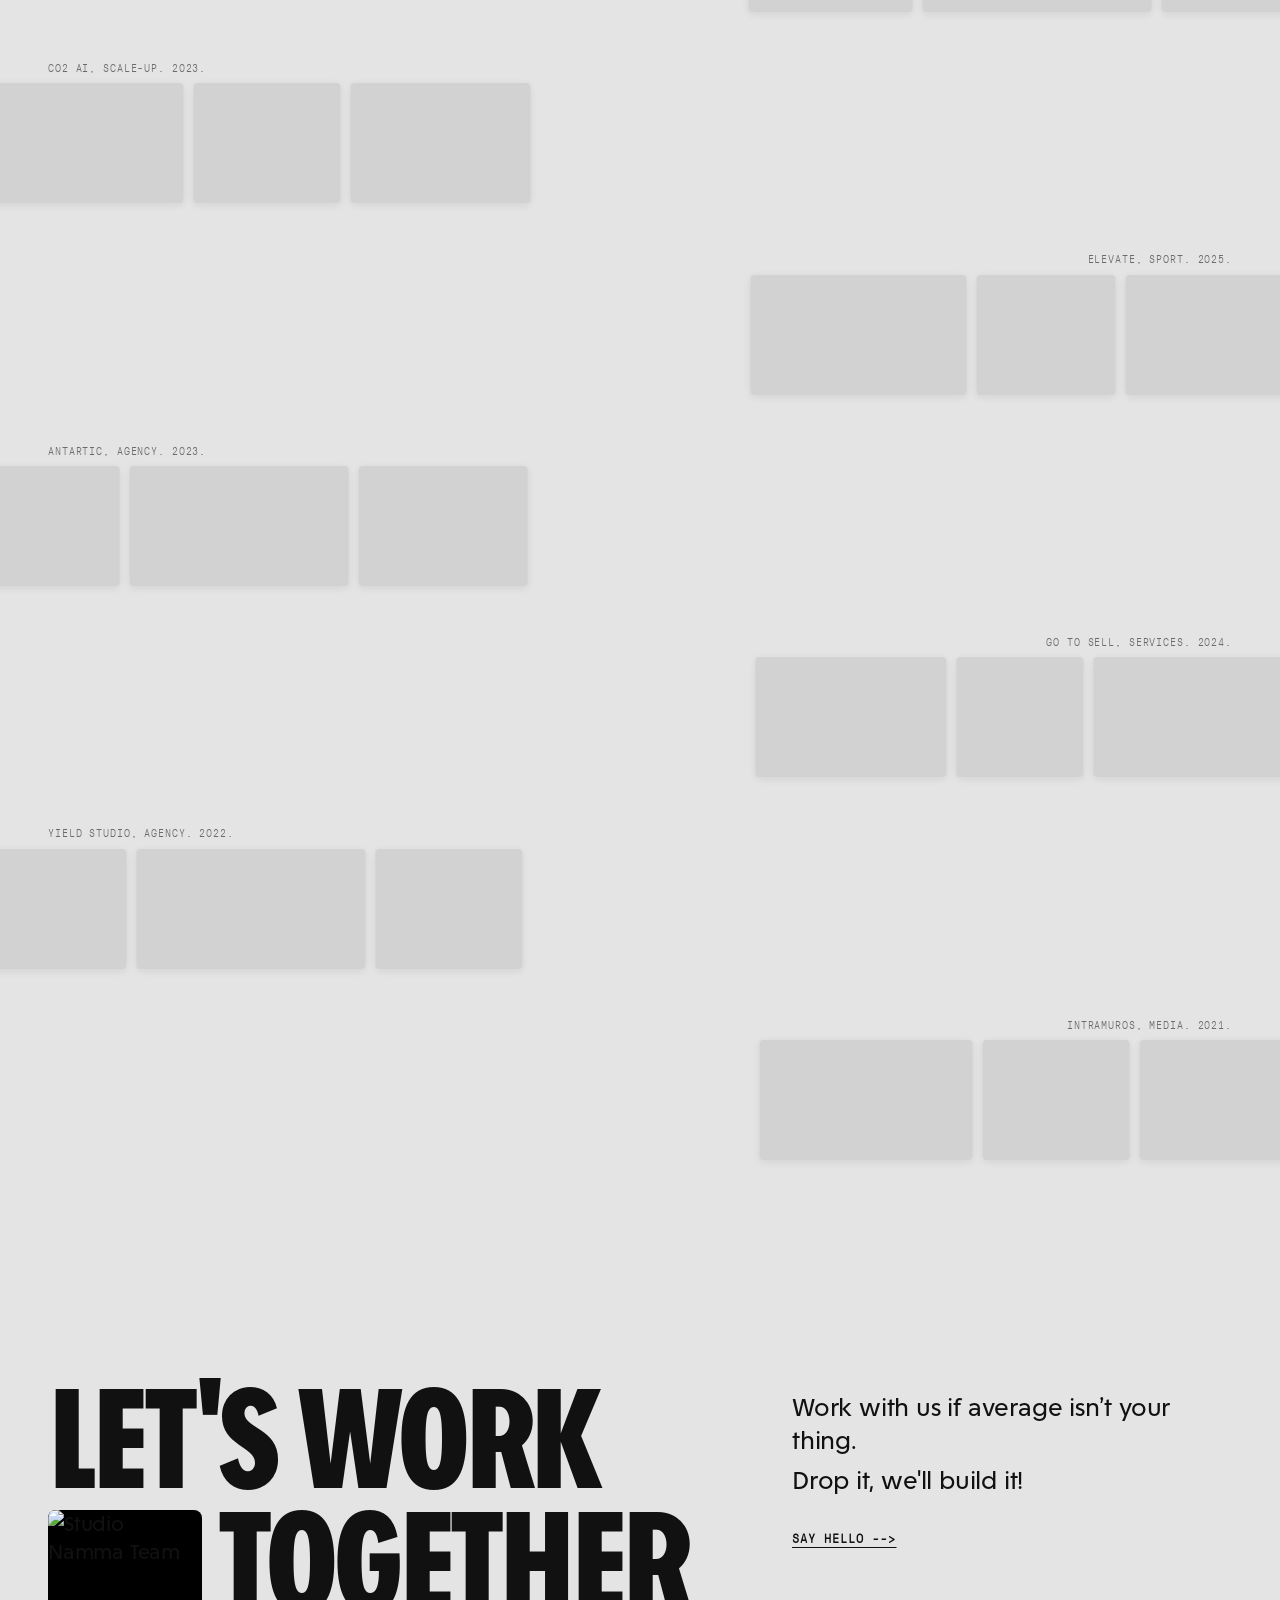
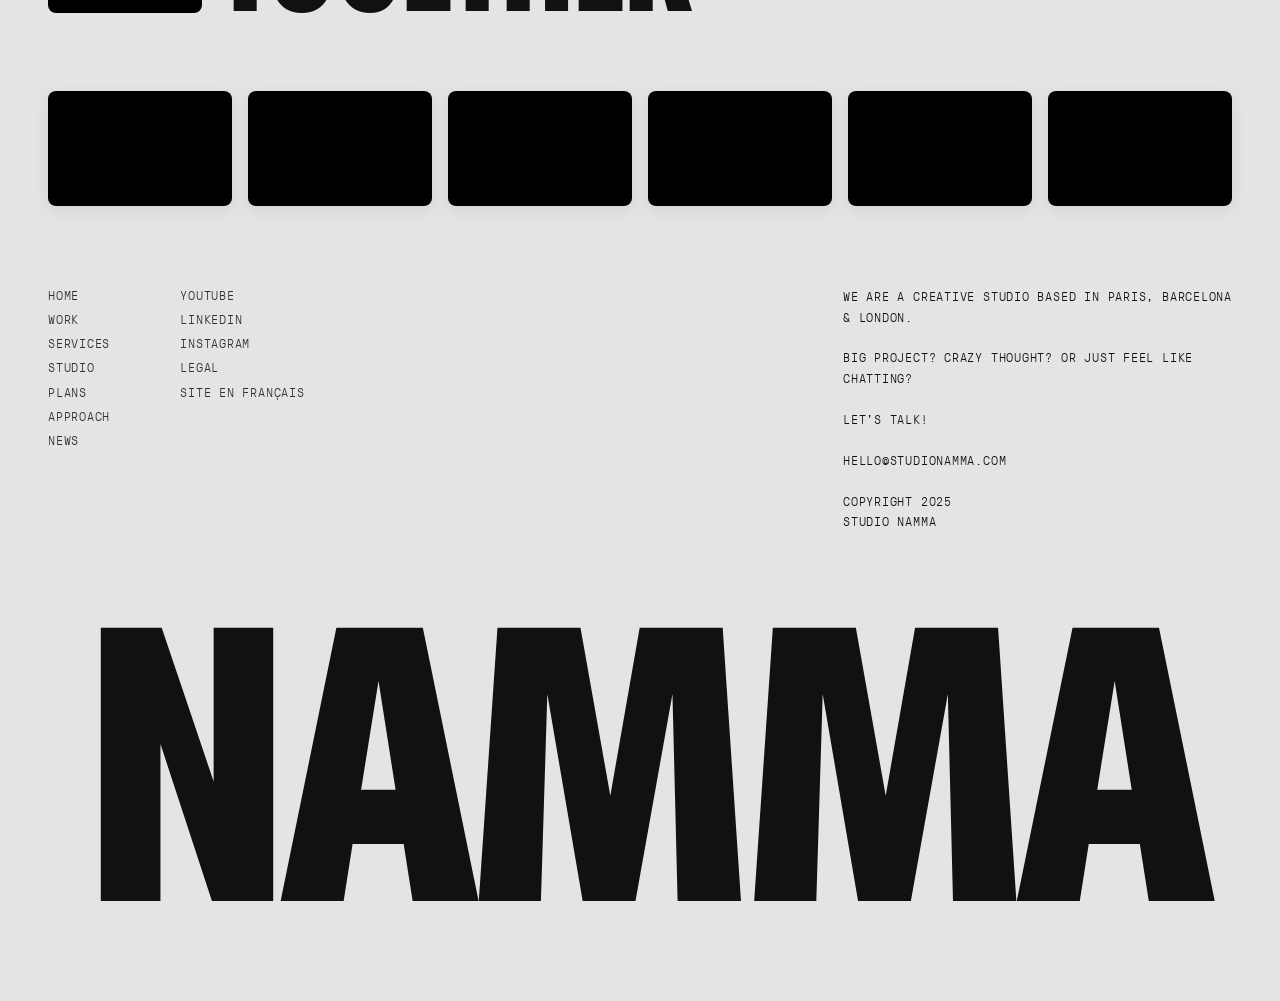
==== commit 60249db0: "added playground" ====
--- a/work.html
+++ b/work.html
@@ -23,6 +23,14 @@
   <div class="work-main-content">
     <section class="work-hero" id="workHero">
       <h1 class="work-hero__headline" data-split-animate>Our<br>Game</h1>
+    </section>
+
+    <section class="home-playground home-container" data-reveal>
+      <span data-split-animate>SELECTED PROJECTS</span>
+      <div class="home-playground-link-container">
+        <a href="work.html" class="home-playground-title" data-split-animate data-cursor-hover="Portfolio">PLAYGROUND</a>
+      </div>
+      <div class="home-playground-cards-container" id="homePlaygroundCards"></div>
     </section>
 
     <section class="work-text-list" id="workProjectList">
--- a/css/work.css
+++ b/css/work.css
@@ -29,14 +29,7 @@
   font-display: swap;
 }
 
-@font-face {
-  font-family: 'Neue Montreal';
-  src: url('../fonts/NeueMontreal-Regular.otf') format('opentype'),
-    url('https://cdn.prod.website-files.com/679cb9cacf00799ba4b4c985/6839706715b5360bdb1d1ffd_NeueMontreal-Regular.otf') format('opentype');
-  font-weight: 400;
-  font-style: normal;
-  font-display: swap;
-}
+
 
 :root {
   --bg: #e4e4e4;
@@ -46,7 +39,6 @@
   --white: #ffffff;
 
   --font-display: 'Mixtape Extra Condensed', 'Impact', sans-serif;
-  --font-projects: 'Mixtape Extra Condensed', 'Impact', sans-serif;
   --font-body: 'Mixtape', sans-serif;
   --font-mono: 'Gt Pressura Mono', 'Space Mono', monospace;
 
@@ -124,6 +116,10 @@
 }
 
 .work-split-word {
+  display: inline-block;
+}
+
+.work-hero__headline .work-split-word {
   display: block;
 }
 
@@ -142,6 +138,136 @@
 
 .work-split-char.risen {
   transform: translateY(0);
+}
+
+/* ==========================================================
+   CONTAINER & REVEAL
+   ========================================================== */
+
+.home-container {
+  width: 100%;
+  max-width: 1920px;
+  margin: 0 auto;
+  padding: 0 48px;
+}
+
+[data-reveal] {
+  opacity: 0;
+  transform: translateY(40px);
+  transition: opacity 0.8s cubic-bezier(0.16, 1, 0.3, 1),
+    transform 0.8s cubic-bezier(0.16, 1, 0.3, 1);
+}
+
+[data-reveal].is-visible {
+  opacity: 1;
+  transform: translateY(0);
+}
+
+/* ==========================================================
+   PLAYGROUND / SELECTED PROJECTS
+   ========================================================== */
+
+.home-playground {
+  margin-top: 2rem;
+  padding-bottom: 8rem;
+}
+
+.home-playground > span {
+  font-family: var(--font-mono);
+  font-size: 13px;
+  letter-spacing: 0.08em;
+  text-transform: uppercase;
+  font-weight: 500;
+  color: var(--text-primary);
+  display: block;
+  text-align: left;
+  margin-bottom: 2.5rem;
+}
+
+.home-playground a.home-playground-title {
+  font-family: var(--font-display);
+  font-weight: 800;
+  font-size: clamp(100px, 15vw, 220px);
+  line-height: 0.81;
+  letter-spacing: -0.04em;
+  text-transform: uppercase;
+  color: var(--text-primary);
+  transition: color 0.2s ease;
+}
+
+.home-playground-link-container {
+  width: 100%;
+  display: flex;
+  justify-content: center;
+  margin: 3rem 0 5rem 0;
+}
+
+.home-playground-cards-container {
+  display: flex;
+  justify-content: space-between;
+  flex-wrap: wrap;
+  row-gap: 24px;
+}
+
+.home-playground-card {
+  width: calc(50% - 12px);
+  position: relative;
+  border-radius: 8px;
+  overflow: hidden;
+  box-shadow: 0 6px 20px rgba(0, 0, 0, 0.08);
+}
+
+.home-playground-card:nth-child(odd) {
+  opacity: 0;
+  transform: translate(-30%, 12rem) rotate(-15deg);
+  transition: transform 1s cubic-bezier(0.16, 1, 0.3, 1),
+              opacity 0.8s cubic-bezier(0.16, 1, 0.3, 1),
+              scale 0.2s linear;
+  will-change: transform, opacity;
+}
+
+.home-playground-card:nth-child(even) {
+  opacity: 0;
+  transform: translate(30%, 12rem) rotate(15deg);
+  transition: transform 1s cubic-bezier(0.16, 1, 0.3, 1),
+              opacity 0.8s cubic-bezier(0.16, 1, 0.3, 1),
+              scale 0.2s linear;
+  will-change: transform, opacity;
+}
+
+.home-playground-card.risen {
+  opacity: 1;
+  transform: translate(0, 0) rotate(0deg);
+}
+
+.home-playground-card.risen:hover {
+  scale: 0.98;
+}
+
+.home-playground-card:hover .home-playground-video {
+  opacity: 1;
+}
+
+.home-playground-card:hover img {
+  filter: blur(3px);
+}
+
+.home-playground-card img {
+  width: 100%;
+  border-radius: 8px;
+  transition: filter 0.25s ease;
+}
+
+.home-playground-video {
+  width: 82%;
+  position: absolute;
+  top: 50%;
+  left: 50%;
+  transform: translate(-50%, -50%);
+  border-radius: 8px;
+  opacity: 0;
+  z-index: 1;
+  transition: opacity 0.25s ease;
 }
 
 .work-text-list {
@@ -184,7 +310,7 @@
   align-items: center;
   width: 100%;
   height: 120px;
-  font-family: var(--font-projects);
+  font-family: var(--font-display);
   font-style: normal;
   font-weight: 800;
   font-size: clamp(68px, 9vw, 136px);
@@ -314,6 +440,24 @@
     top: auto;
   }
 
+  .home-container {
+    padding: 0 20px;
+  }
+
+  .home-playground {
+    margin-top: 2rem;
+    padding-bottom: 4rem;
+  }
+
+  .home-playground-card {
+    width: 100% !important;
+  }
+
+  .home-playground a.home-playground-title {
+    font-size: clamp(60px, 16vw, 120px);
+    line-height: 0.85;
+  }
+
   .work-text-list__showcase-inner {
     width: 100%;
     height: 220px;
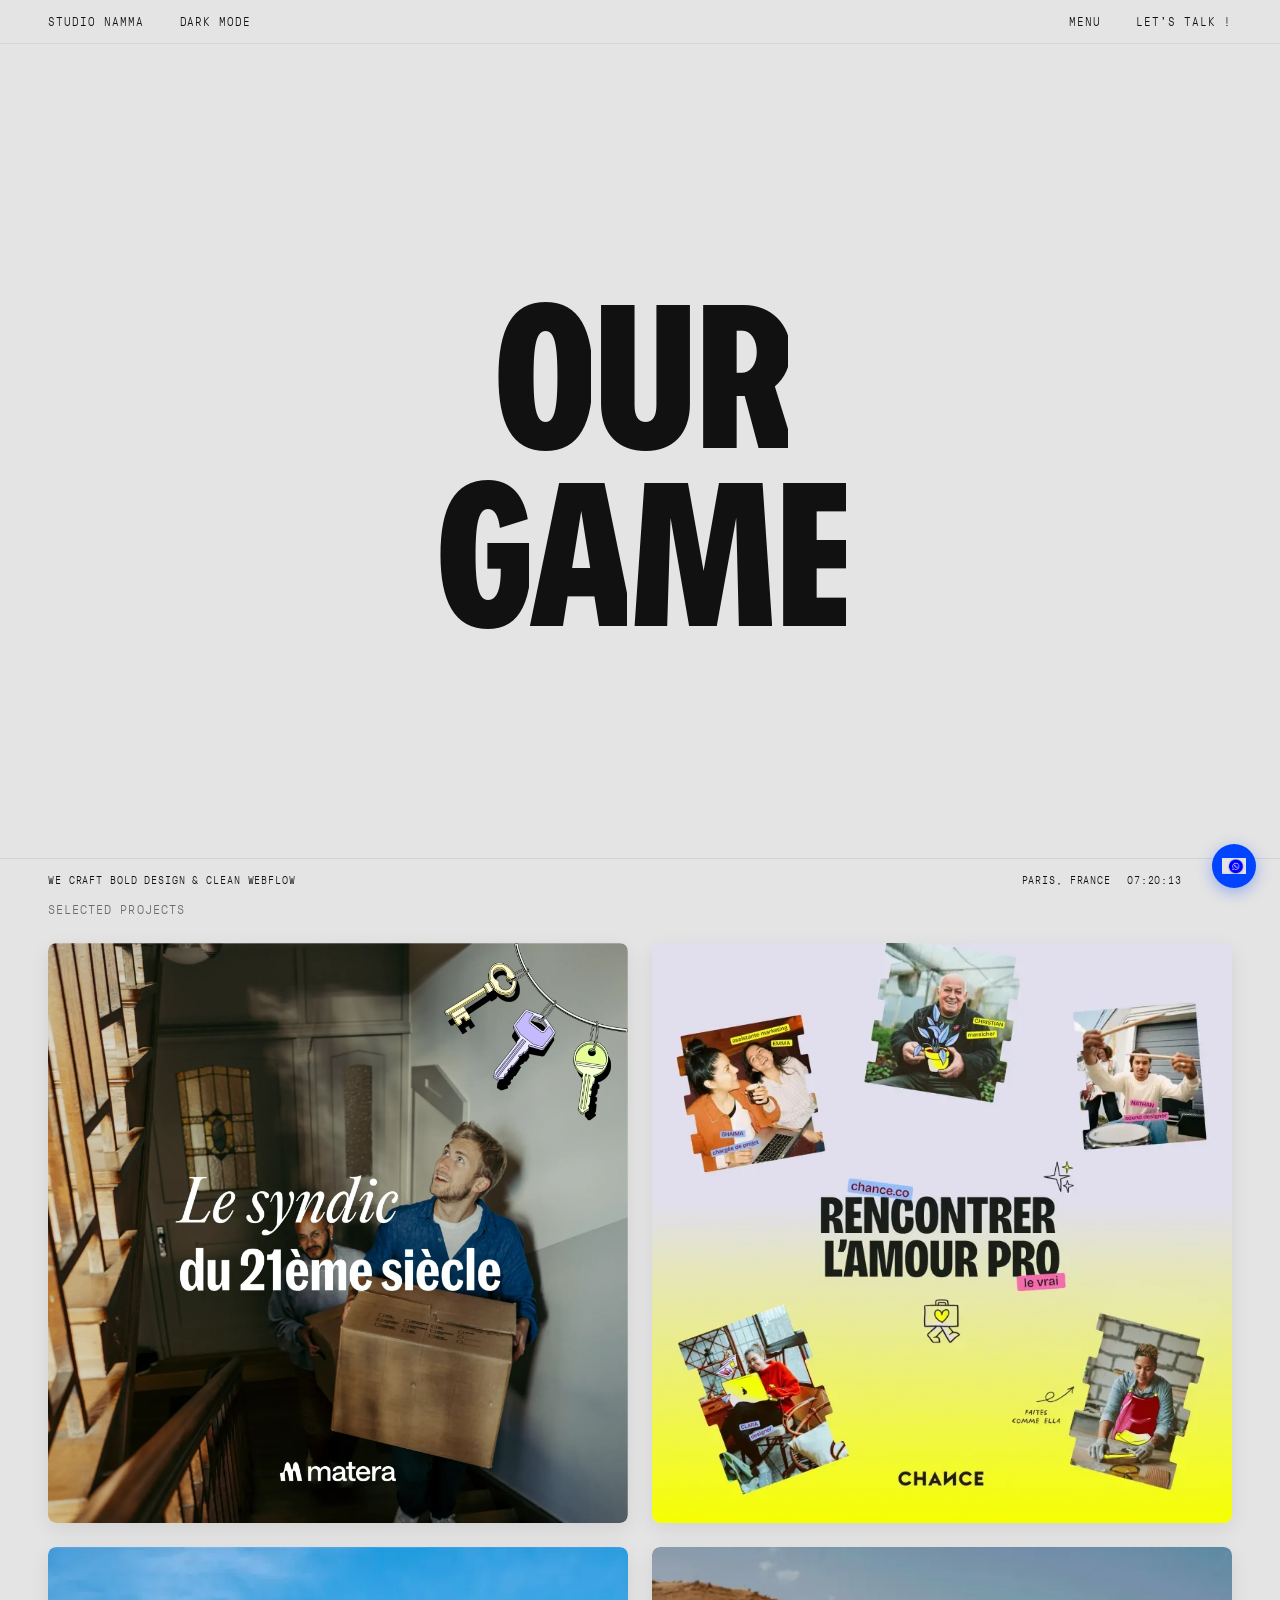
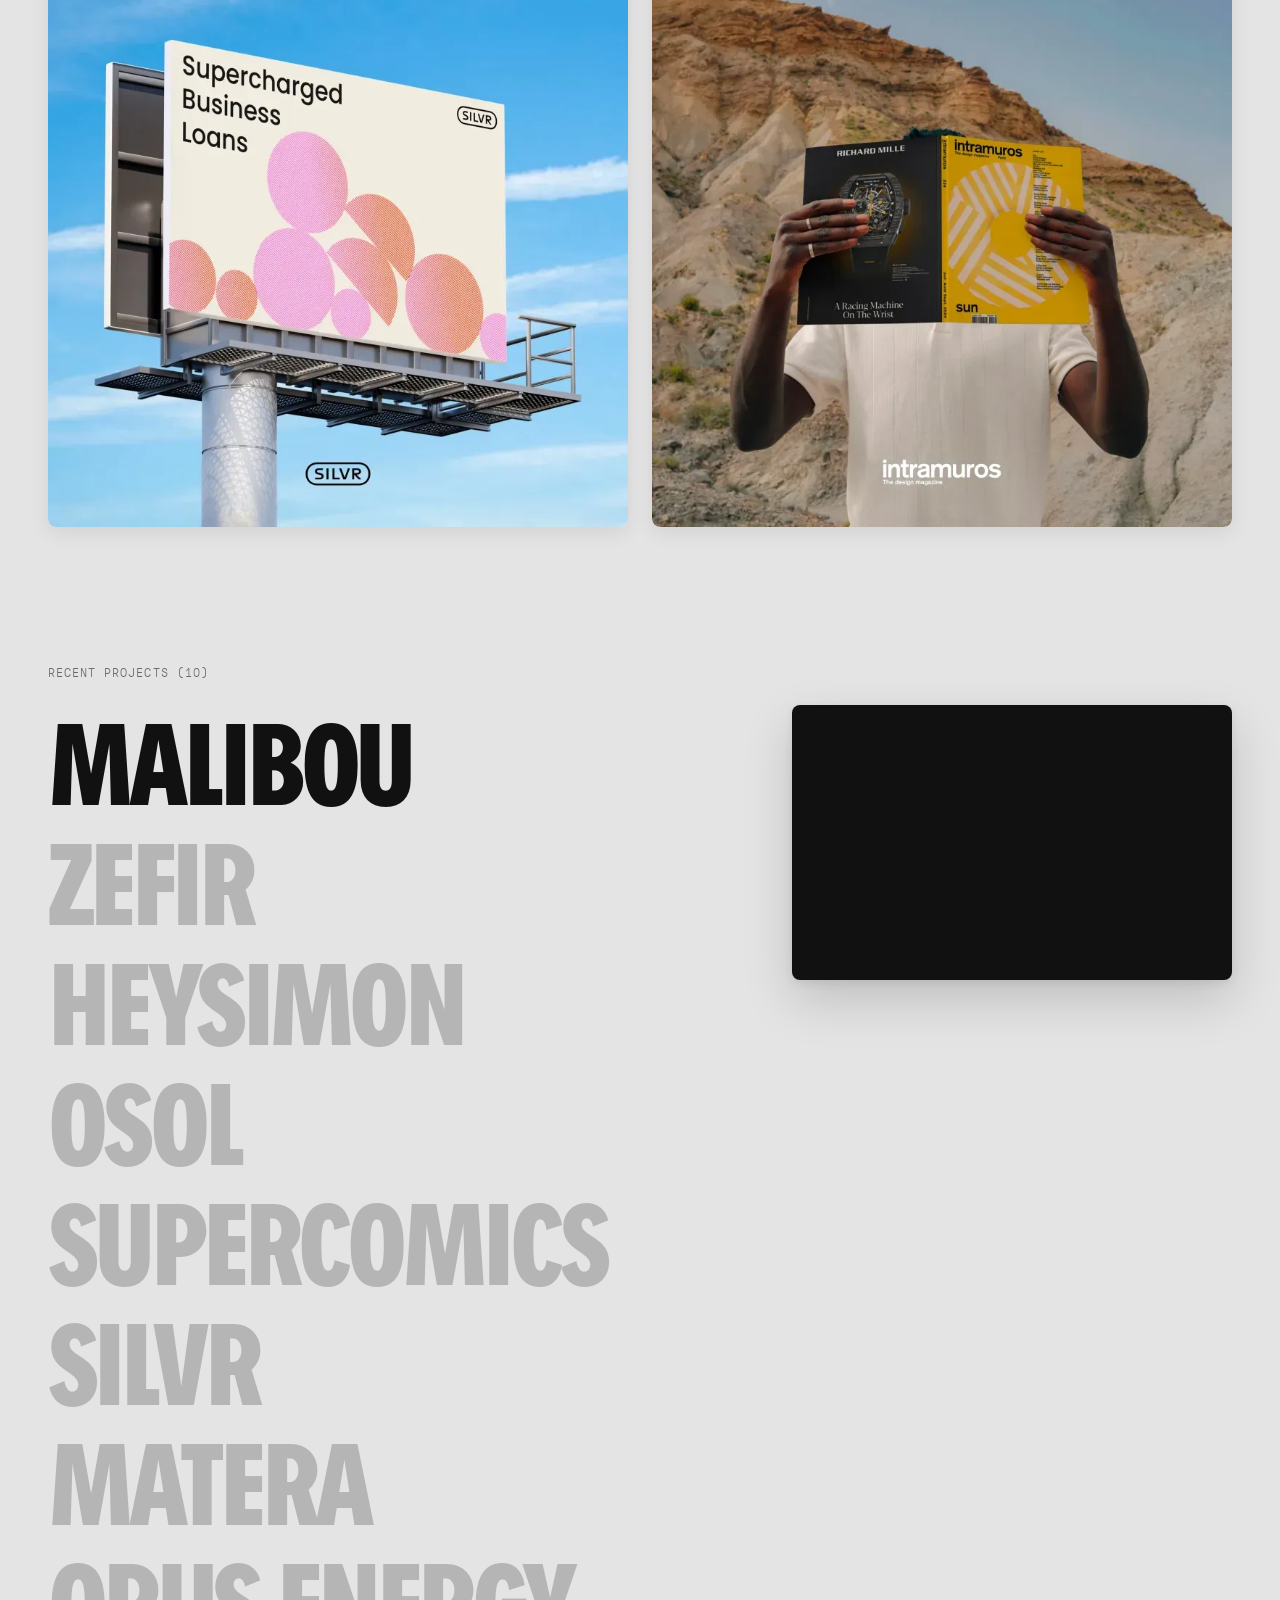
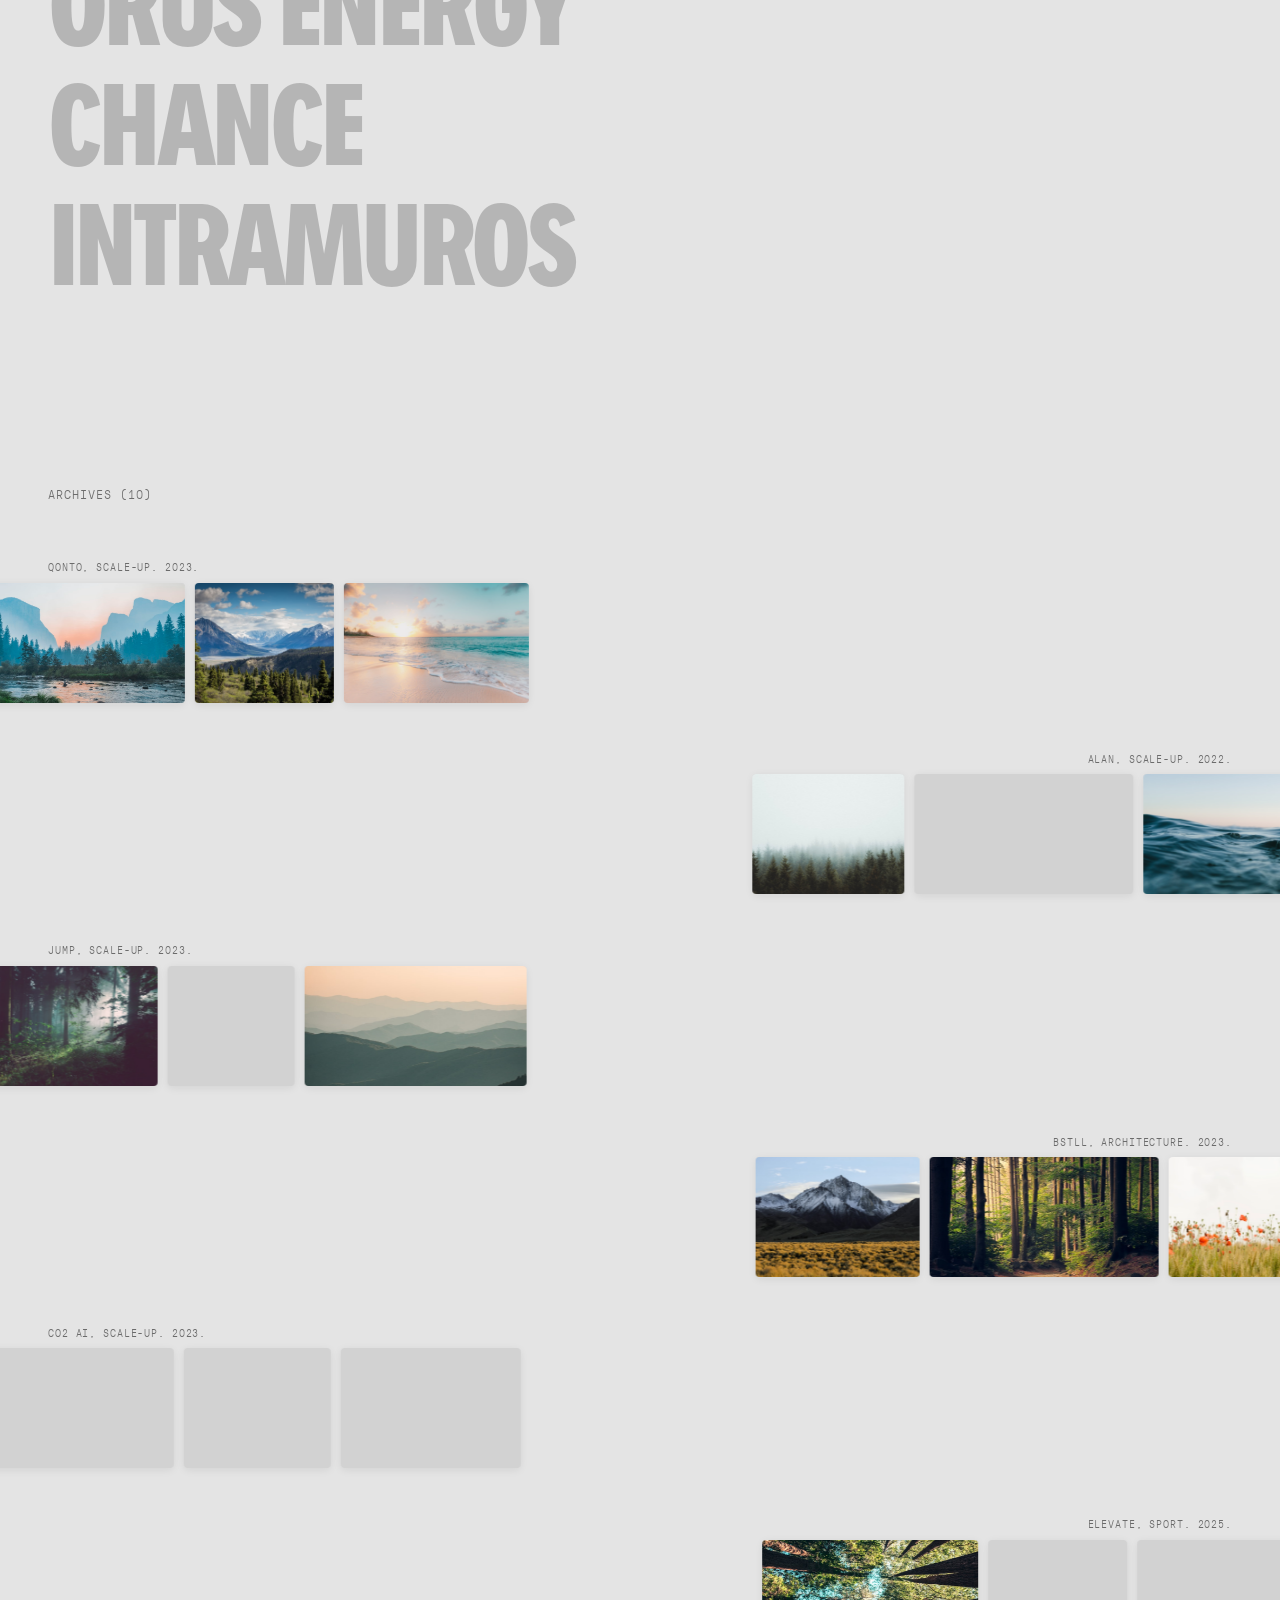
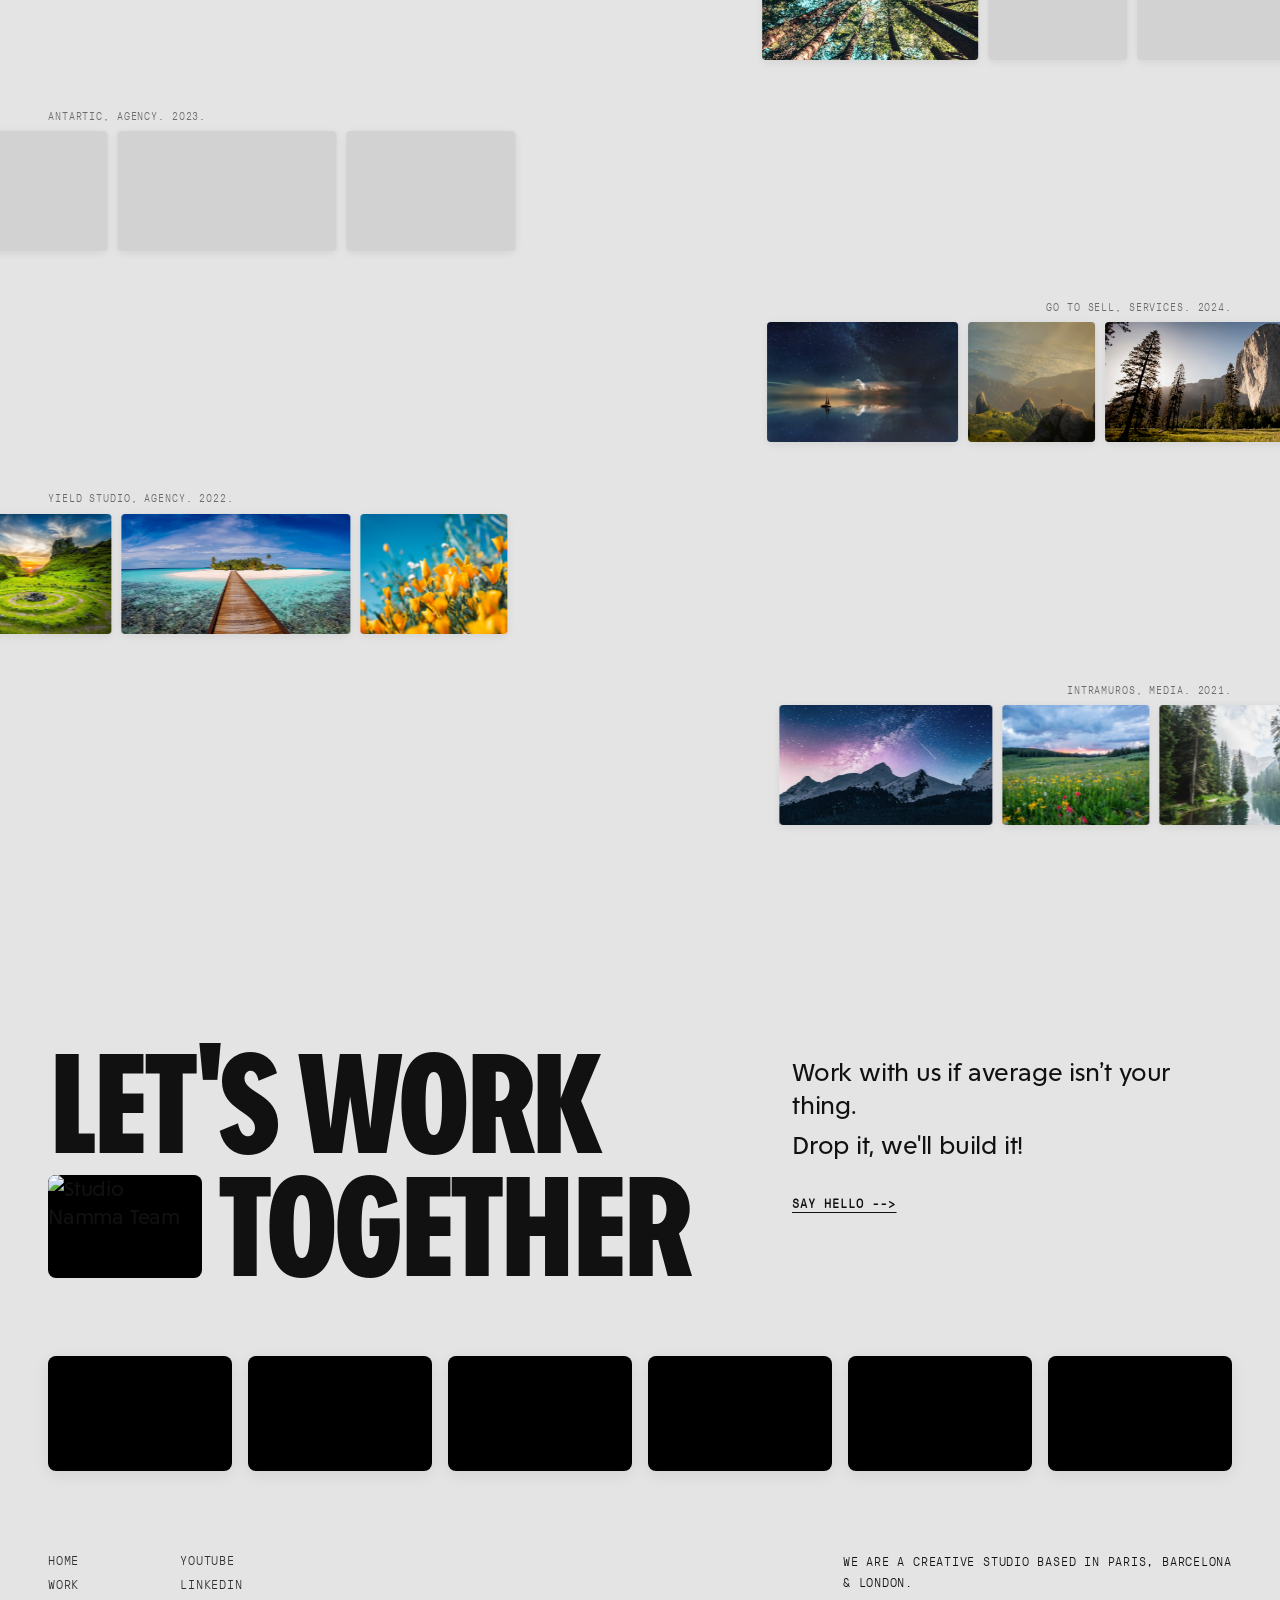
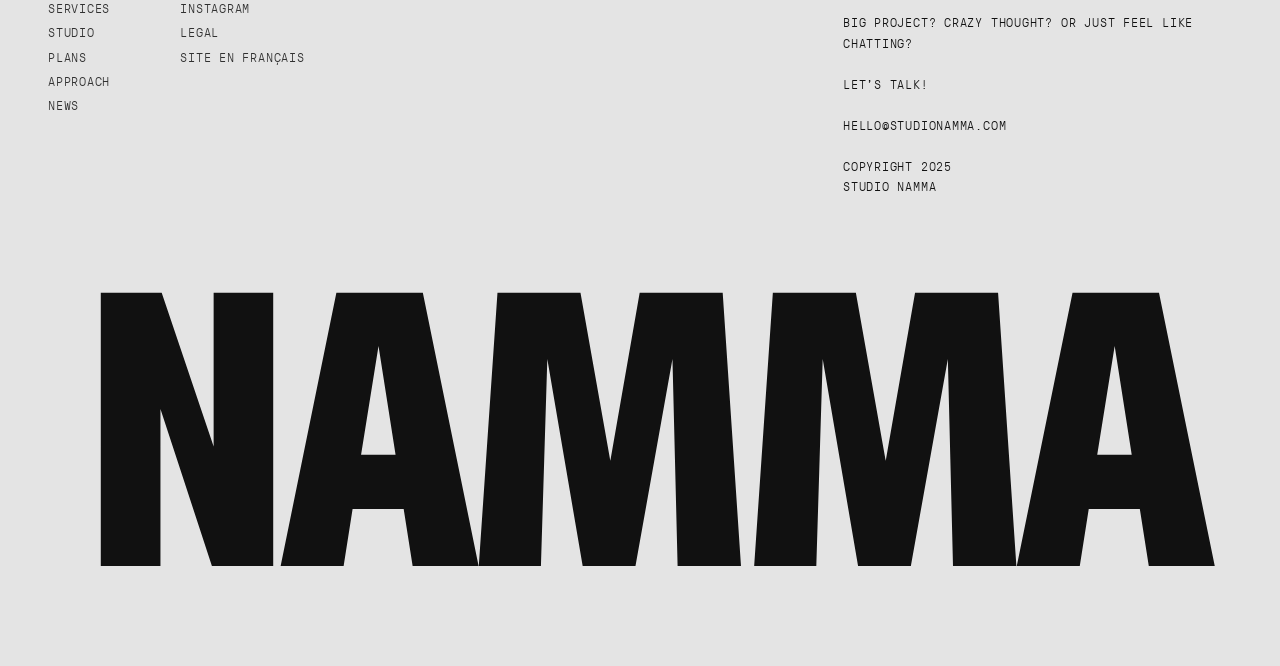
==== commit 4201597c: "remove playground text" ====
--- a/work.html
+++ b/work.html
@@ -1,12 +1,15 @@
 <!DOCTYPE html>
 <html lang="en" data-theme="light">
+
 <head>
   <meta charset="UTF-8" />
   <meta name="viewport" content="width=device-width, initial-scale=1.0" />
   <title>Portfolio & Success Stories | Studio Namma</title>
-  <meta name="description" content="Our portfolio showcases Webflow development, web design, and branding projects. Clients include Matera, Silvr, Qonto, and ambitious brands." />
+  <meta name="description"
+    content="Our portfolio showcases Webflow development, web design, and branding projects. Clients include Matera, Silvr, Qonto, and ambitious brands." />
   <meta property="og:title" content="Portfolio & Success Stories | Studio Namma" />
-  <meta property="og:description" content="Our portfolio showcases Webflow development, web design, and branding projects." />
+  <meta property="og:description"
+    content="Our portfolio showcases Webflow development, web design, and branding projects." />
   <meta property="og:type" content="website" />
 
   <!-- Stylesheets in Sensible Order -->
@@ -14,6 +17,7 @@
   <link rel="stylesheet" href="css/work.css" />
   <link rel="stylesheet" href="css/footer.css" />
 </head>
+
 <body>
 
   <!-- Sticky Navbar -->
@@ -27,9 +31,6 @@
 
     <section class="home-playground home-container" data-reveal>
       <span data-split-animate>SELECTED PROJECTS</span>
-      <div class="home-playground-link-container">
-        <a href="work.html" class="home-playground-title" data-split-animate data-cursor-hover="Portfolio">PLAYGROUND</a>
-      </div>
       <div class="home-playground-cards-container" id="homePlaygroundCards"></div>
     </section>
 
@@ -39,8 +40,10 @@
         <div class="work-text-list__items" id="workProjectItems"></div>
         <div class="work-text-list__showcase" id="workProjectShowcase">
           <div class="work-text-list__showcase-inner">
-            <video id="workShowcaseVideo1" autoplay loop muted playsinline preload="auto" class="work-showcase-media active"></video>
-            <video id="workShowcaseVideo2" autoplay loop muted playsinline preload="auto" class="work-showcase-media"></video>
+            <video id="workShowcaseVideo1" autoplay loop muted playsinline preload="auto"
+              class="work-showcase-media active"></video>
+            <video id="workShowcaseVideo2" autoplay loop muted playsinline preload="auto"
+              class="work-showcase-media"></video>
             <img id="workShowcaseImg" src="" alt="Project Preview" class="work-showcase-media" />
           </div>
         </div>
@@ -63,4 +66,5 @@
   <script src="js/work.js"></script>
   <script src="js/footer.js"></script>
 </body>
+
 </html>
--- a/css/work.css
+++ b/css/work.css
@@ -168,8 +168,8 @@
    ========================================================== */
 
 .home-playground {
-  margin-top: 2rem;
-  padding-bottom: 8rem;
+  margin-top: 0;
+  padding-bottom: 6rem;
 }
 
 .home-playground > span {
@@ -178,28 +178,10 @@
   letter-spacing: 0.08em;
   text-transform: uppercase;
   font-weight: 500;
-  color: var(--text-primary);
+  color: var(--text-secondary);
   display: block;
   text-align: left;
-  margin-bottom: 2.5rem;
-}
-
-.home-playground a.home-playground-title {
-  font-family: var(--font-display);
-  font-weight: 800;
-  font-size: clamp(100px, 15vw, 220px);
-  line-height: 0.81;
-  letter-spacing: -0.04em;
-  text-transform: uppercase;
-  color: var(--text-primary);
-  transition: color 0.2s ease;
-}
-
-.home-playground-link-container {
-  width: 100%;
-  display: flex;
-  justify-content: center;
-  margin: 3rem 0 5rem 0;
+  margin-bottom: 24px;
 }
 
 .home-playground-cards-container {
@@ -445,17 +427,12 @@
   }
 
   .home-playground {
-    margin-top: 2rem;
+    margin-top: 0;
     padding-bottom: 4rem;
   }
 
   .home-playground-card {
     width: 100% !important;
-  }
-
-  .home-playground a.home-playground-title {
-    font-size: clamp(60px, 16vw, 120px);
-    line-height: 0.85;
   }
 
   .work-text-list__showcase-inner {
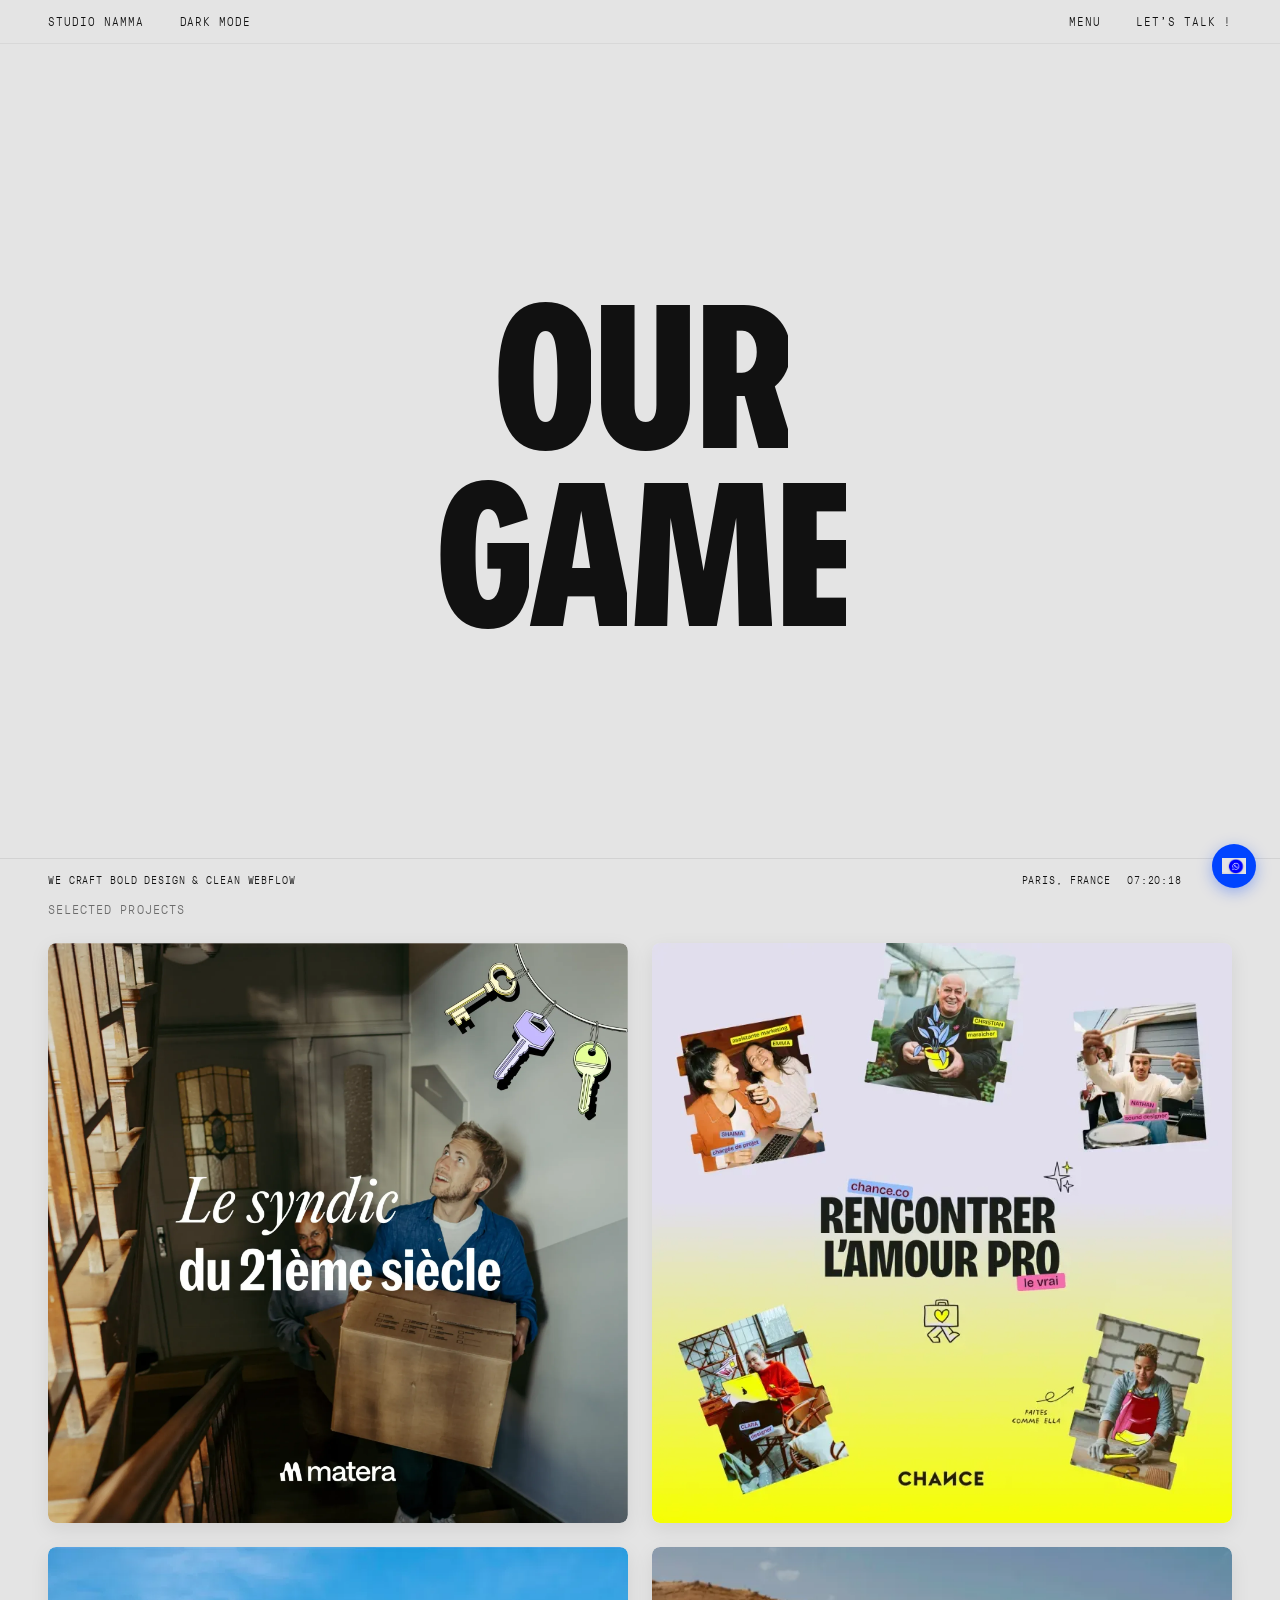
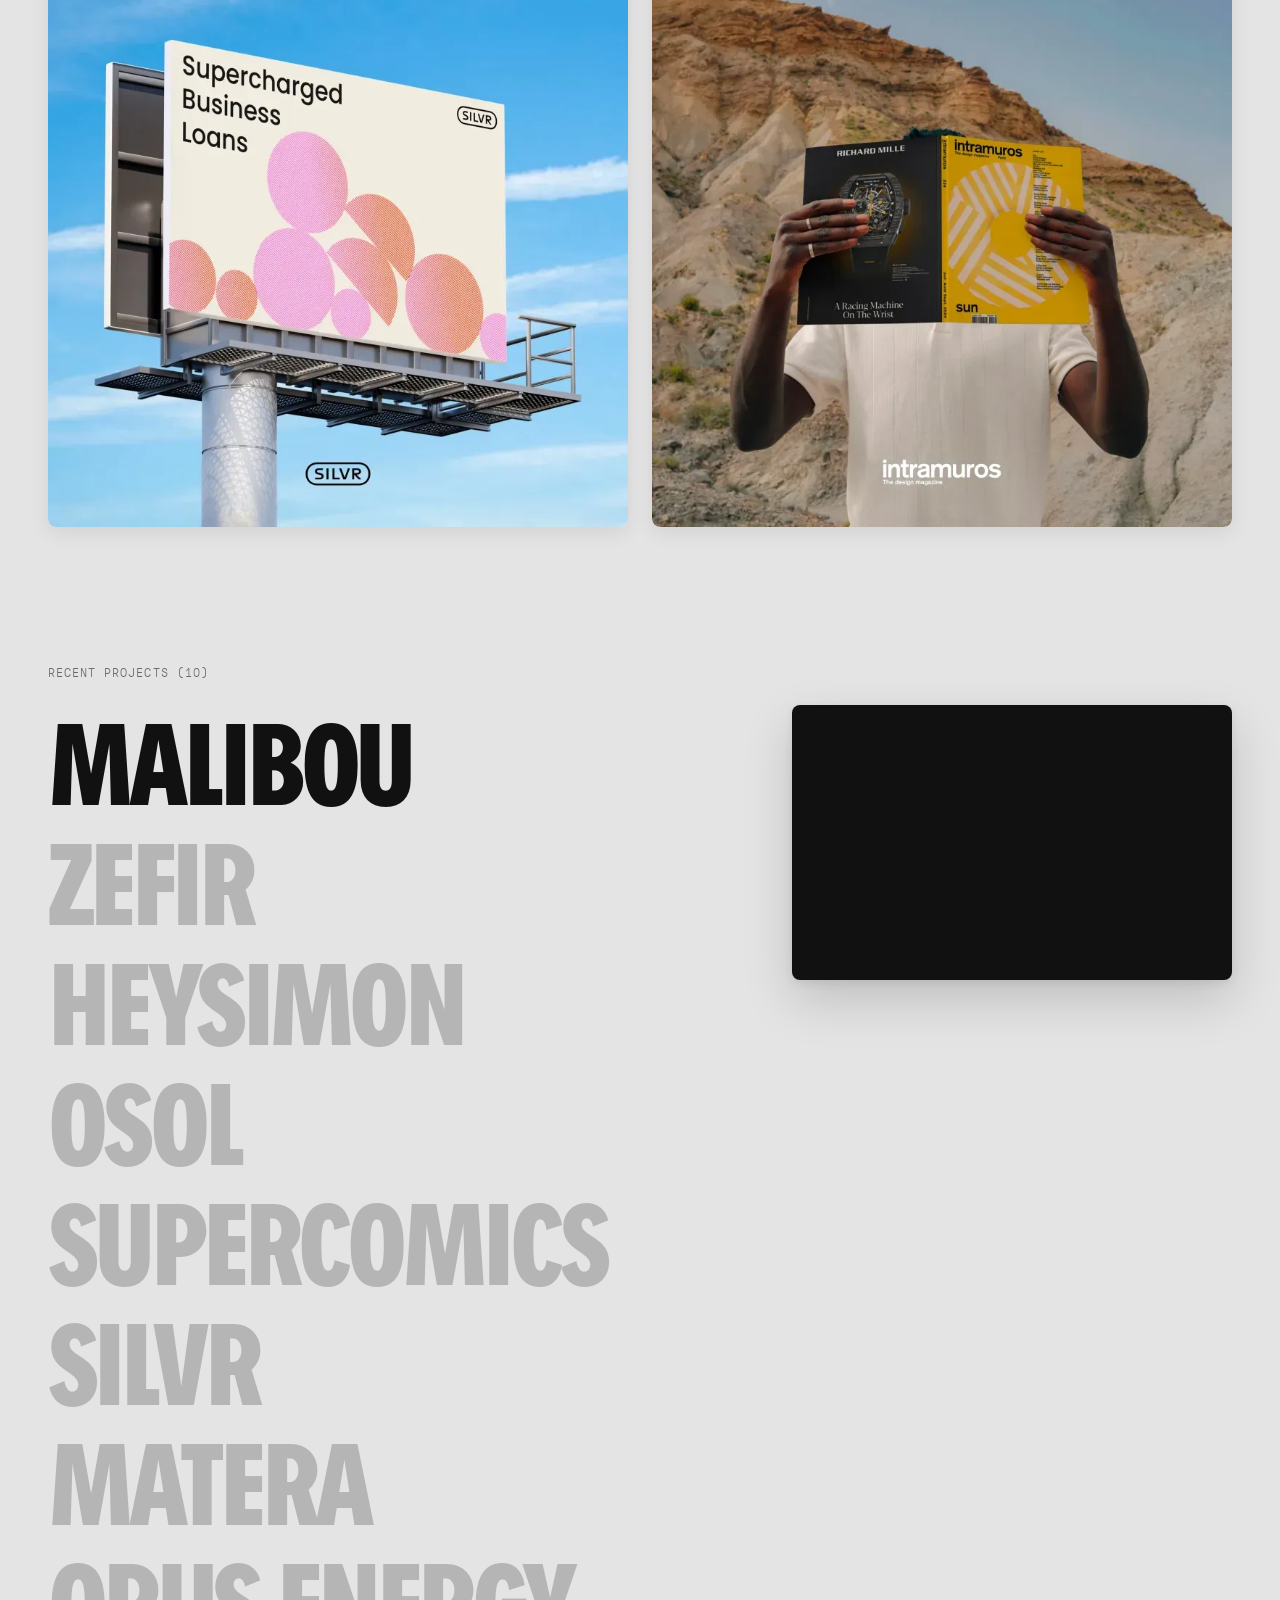
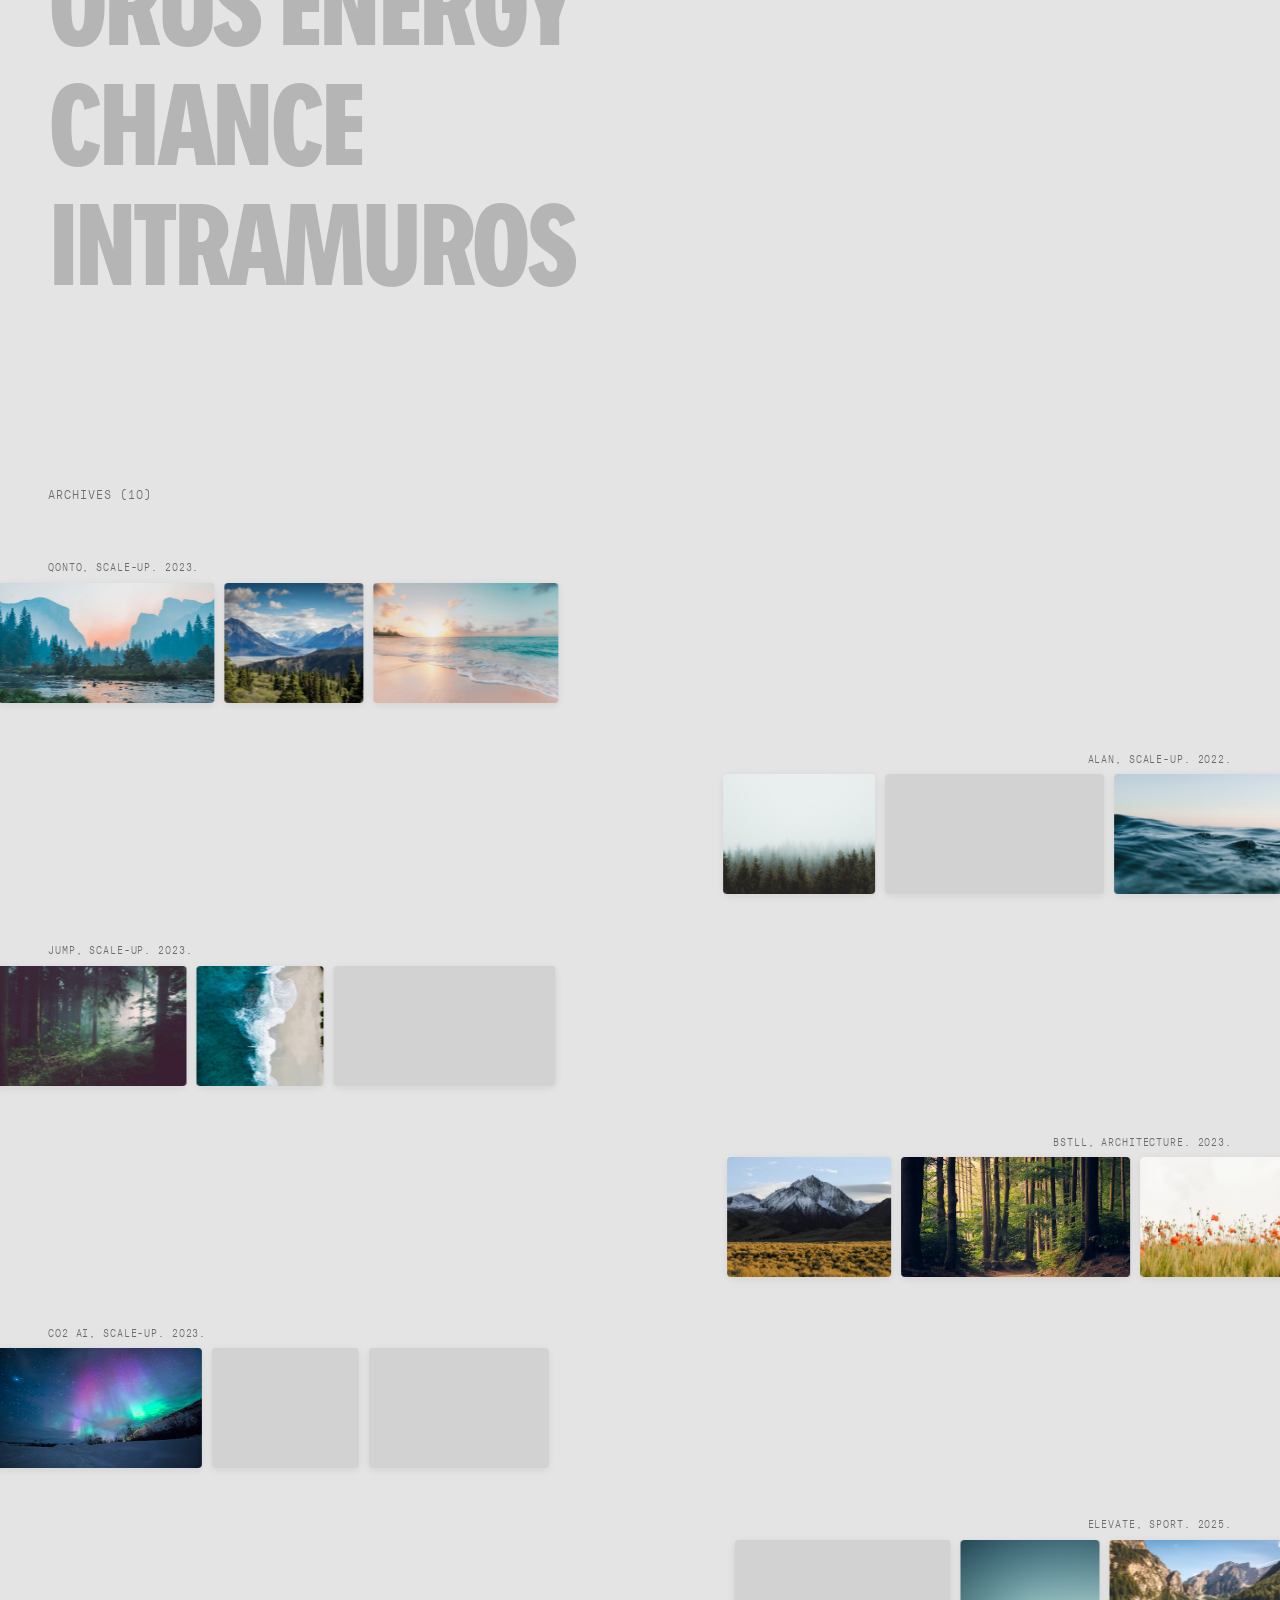
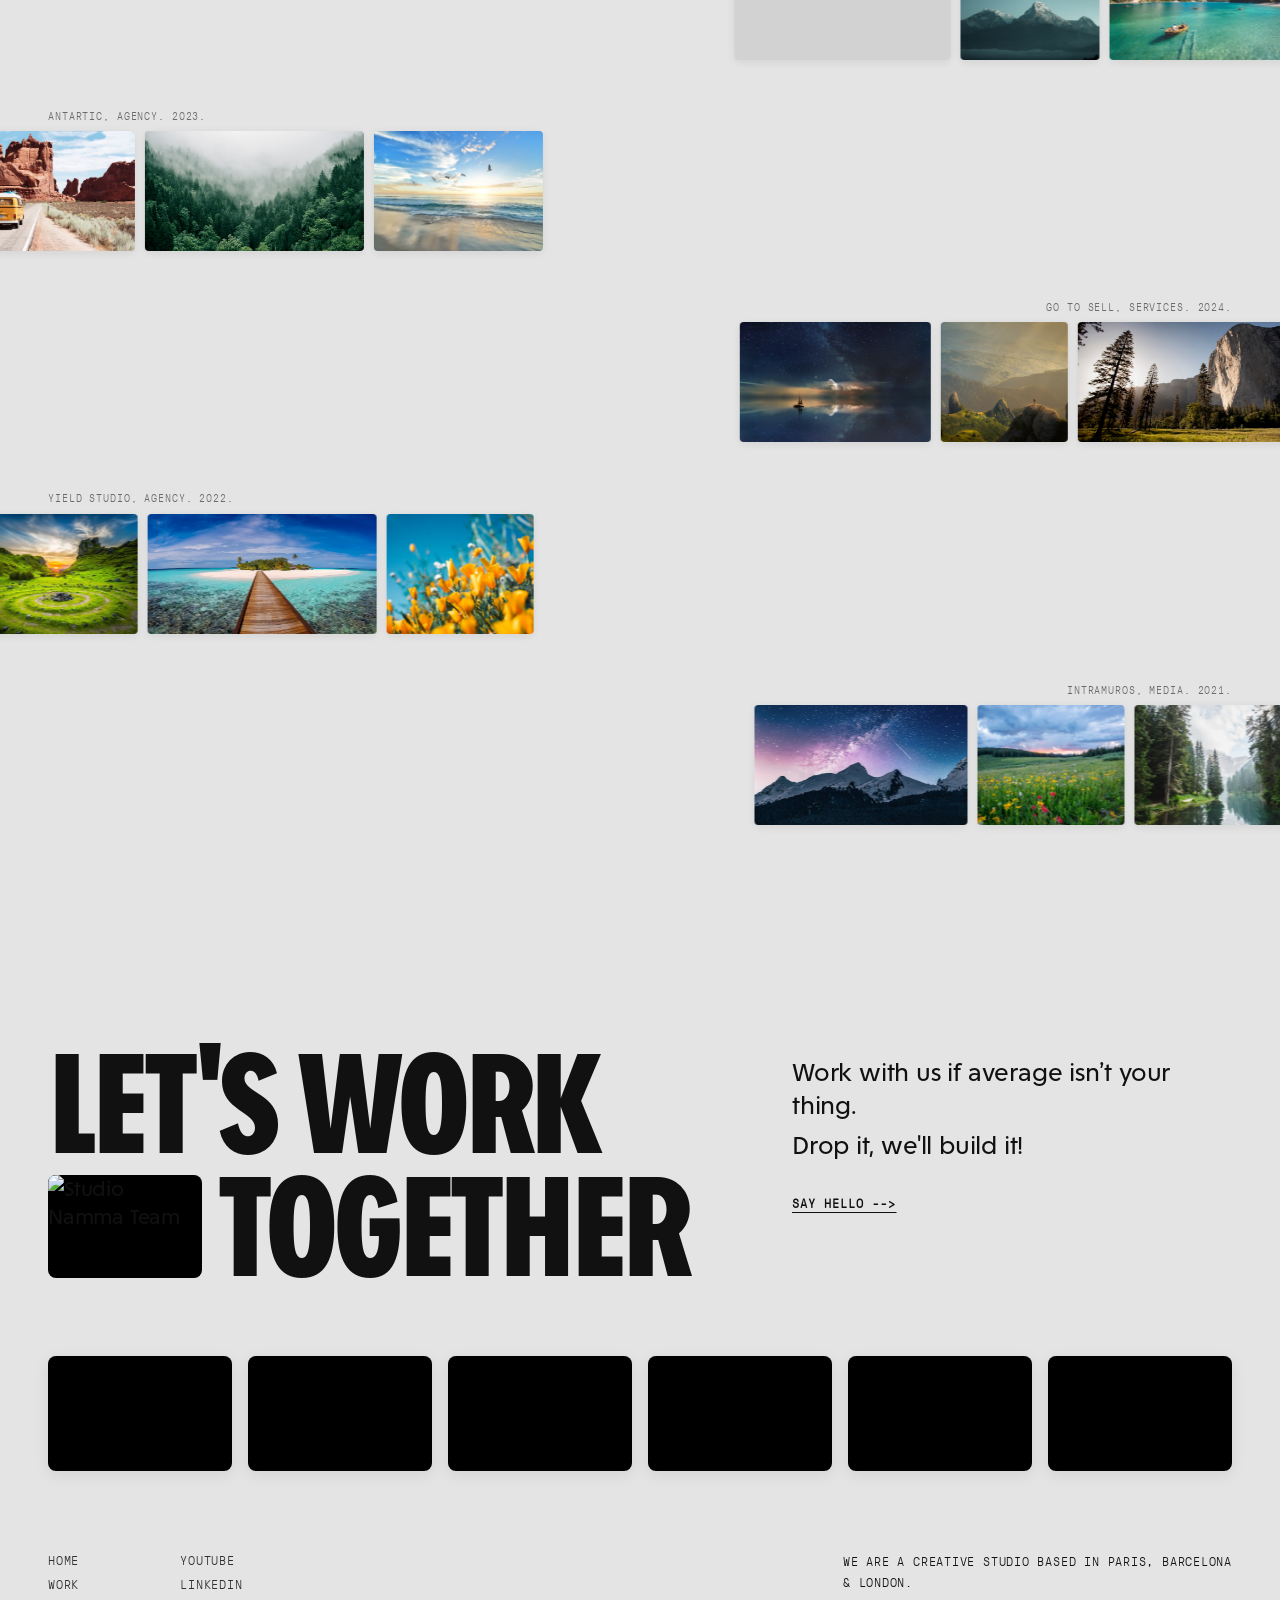
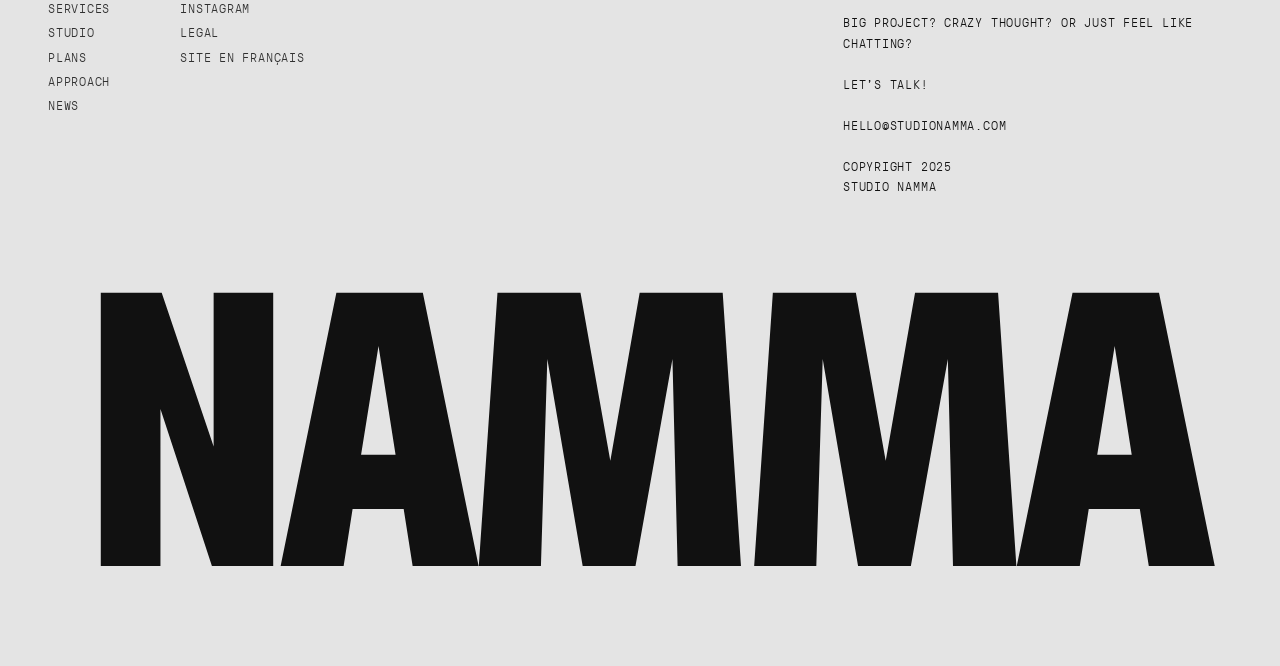
==== commit 09664866: "feat(work): add blue circle custom cursor follower on work page" ====
--- a/work.html
+++ b/work.html
@@ -22,6 +22,11 @@
 
   <!-- Sticky Navbar -->
   <nav class="navbar" id="navbar"></nav>
+
+  <!-- Custom Cursor Element -->
+  <div class="work-custom-cursor" id="workCustomCursor">
+    <span class="work-custom-cursor__text"></span>
+  </div>
 
   <!-- Work Page Content -->
   <div class="work-main-content">
--- a/css/work.css
+++ b/css/work.css
@@ -576,4 +576,69 @@
   .work-archives__img-wrap {
     border-radius: 3px;
   }
+}
+
+/* ==========================================================
+   CUSTOM CURSOR FOLLOWER (Blue Circle)
+   ========================================================== */
+
+.work-custom-cursor {
+  position: fixed;
+  top: 0;
+  left: 0;
+  width: 14px;
+  height: 14px;
+  background: #0d00f0;
+  pointer-events: none;
+  transform-origin: center;
+  z-index: 13000;
+  opacity: 0;
+  border-radius: 50%;
+  will-change: transform;
+  transition: width 0.25s cubic-bezier(0.16, 1, 0.3, 1),
+              height 0.25s cubic-bezier(0.16, 1, 0.3, 1),
+              border-radius 0.25s cubic-bezier(0.16, 1, 0.3, 1),
+              background 0.3s ease,
+              opacity 0.3s ease;
+  display: flex;
+  align-items: center;
+  justify-content: center;
+  font-family: var(--font-display);
+  font-size: 2rem;
+  font-weight: 800;
+  text-transform: uppercase;
+  letter-spacing: -0.07rem;
+  color: #ffffff;
+  white-space: nowrap;
+  overflow: hidden;
+}
+
+.work-custom-cursor.is-active {
+  opacity: 1;
+}
+
+.work-custom-cursor.is-hover {
+  width: auto;
+  height: 3rem;
+  border-radius: 0.5rem;
+  padding: 0 0.8rem;
+}
+
+.work-custom-cursor__text {
+  opacity: 0;
+  transform: translateY(8px);
+  transition: opacity 0.2s ease, transform 0.2s ease;
+  font-size: 1.6rem;
+  line-height: 3rem;
+}
+
+.work-custom-cursor.is-hover .work-custom-cursor__text {
+  opacity: 1;
+  transform: translateY(0);
+}
+
+@media (hover: none) and (pointer: coarse) {
+  .work-custom-cursor {
+    display: none !important;
+  }
 }
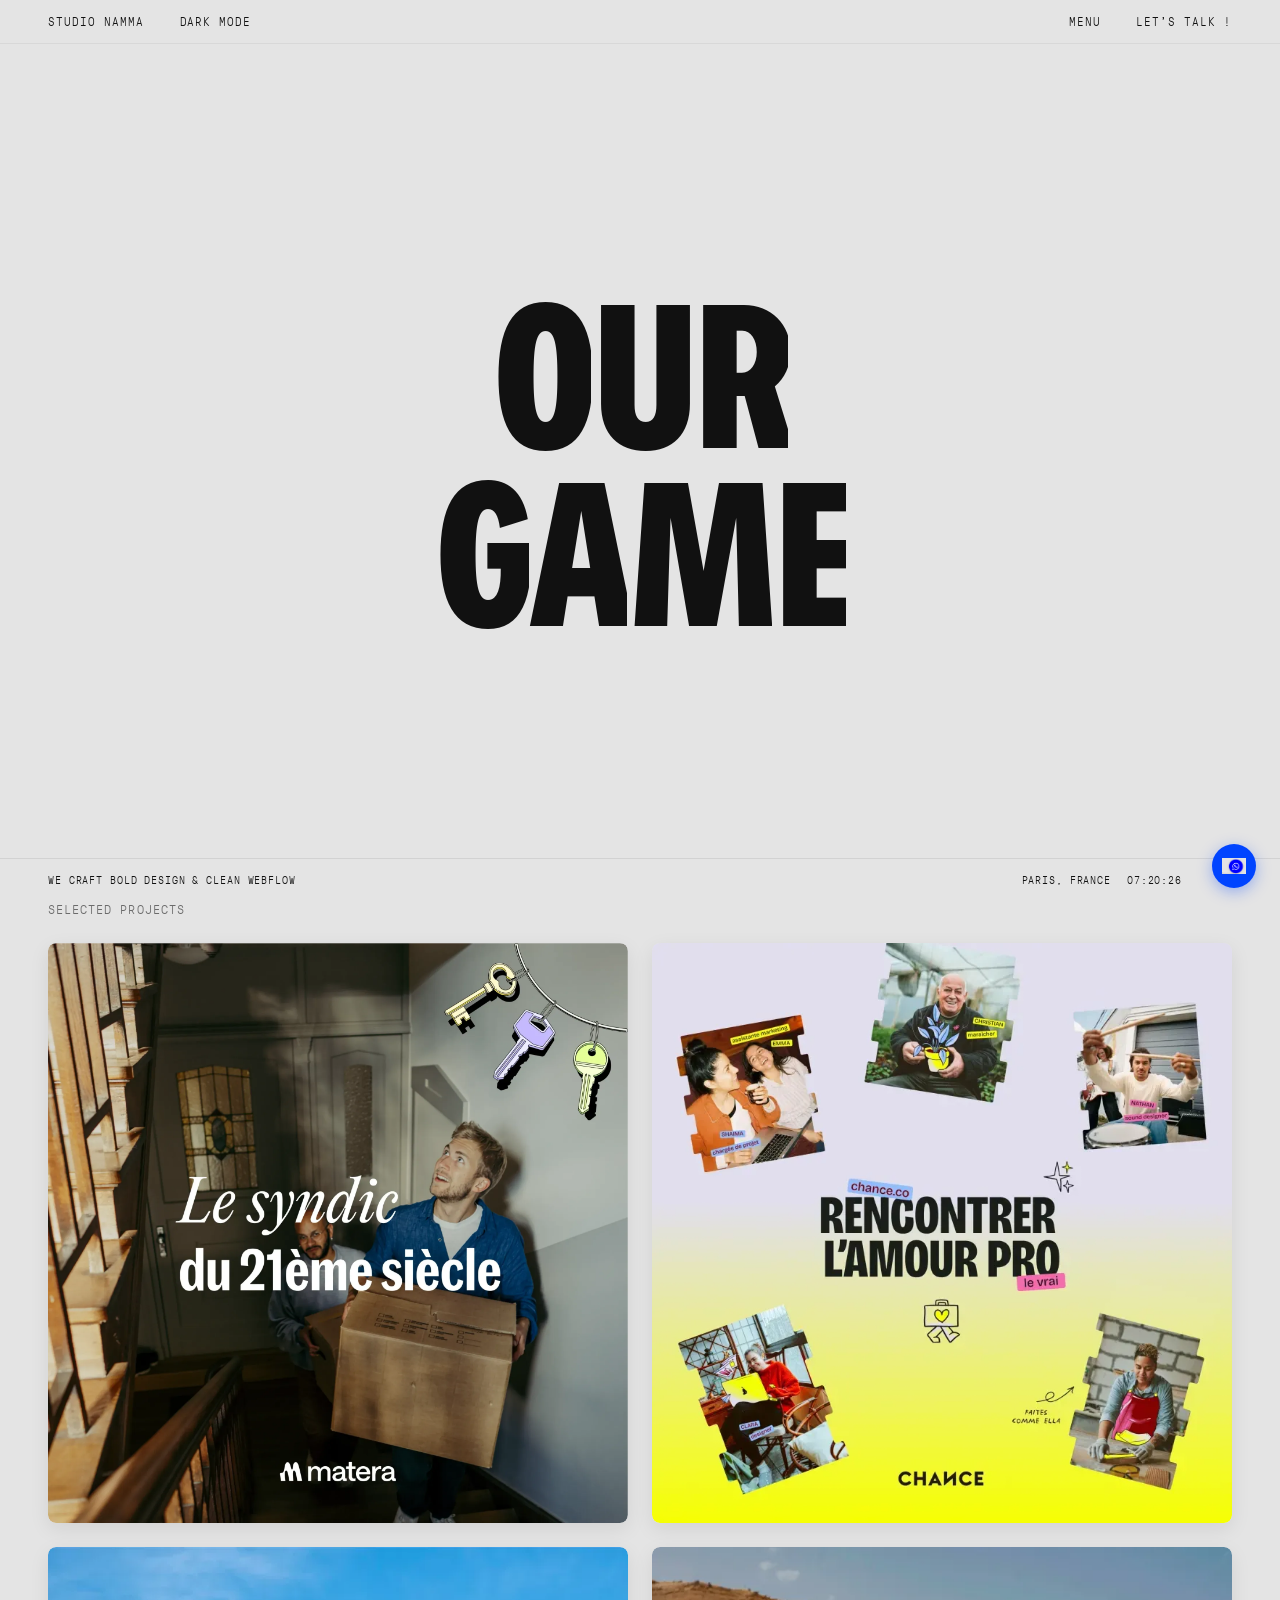
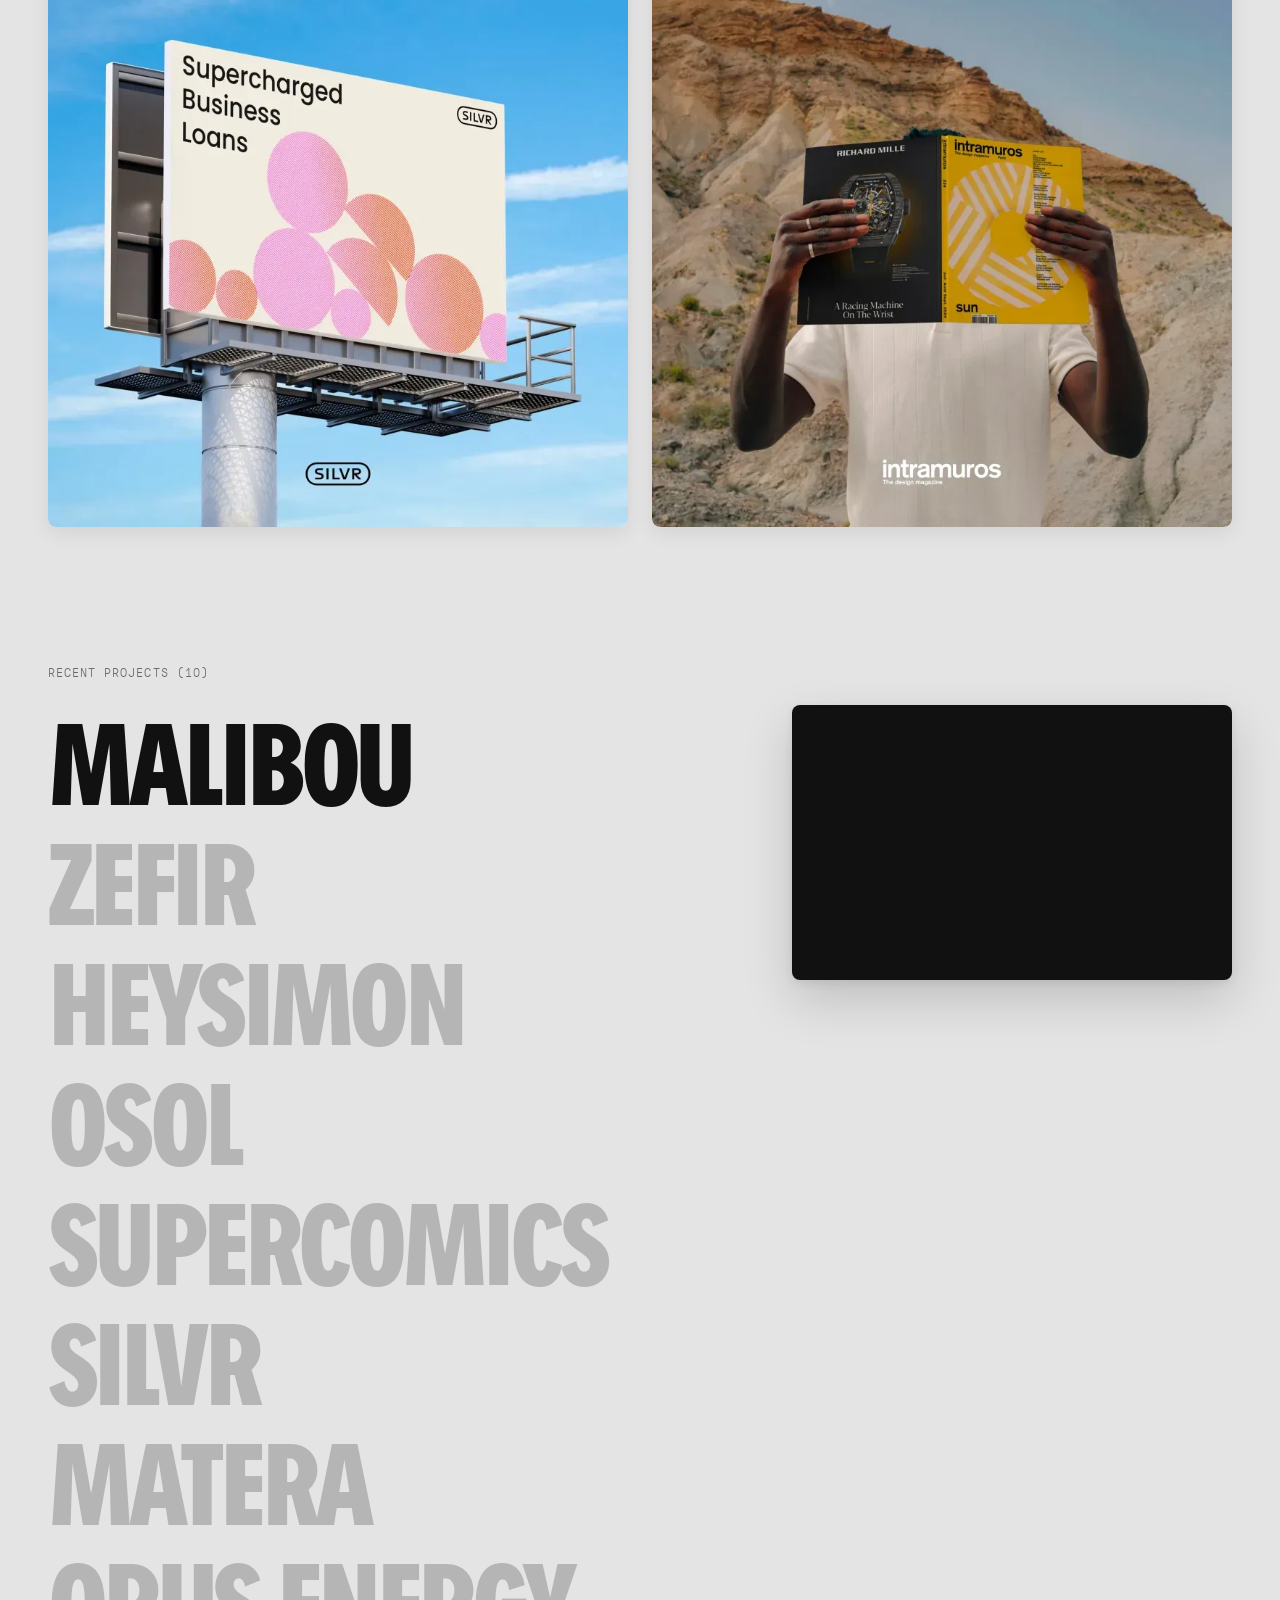
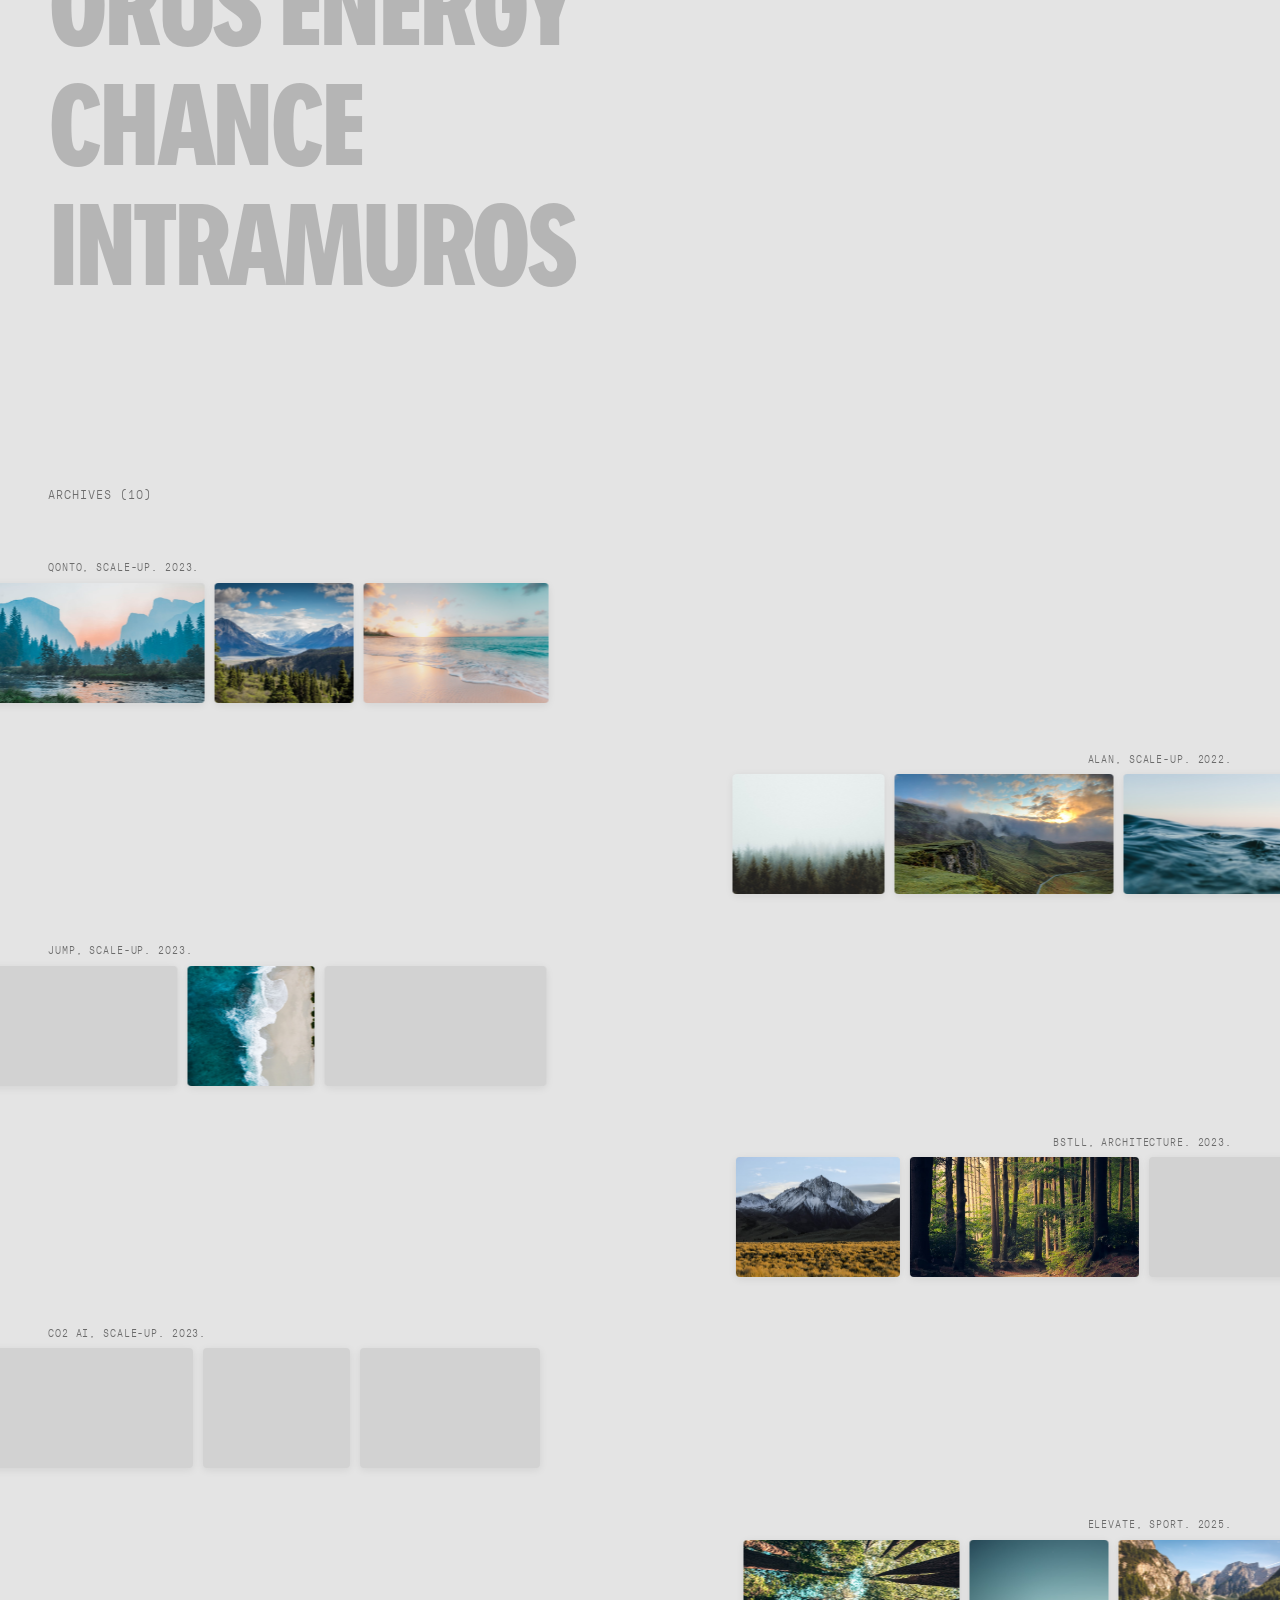
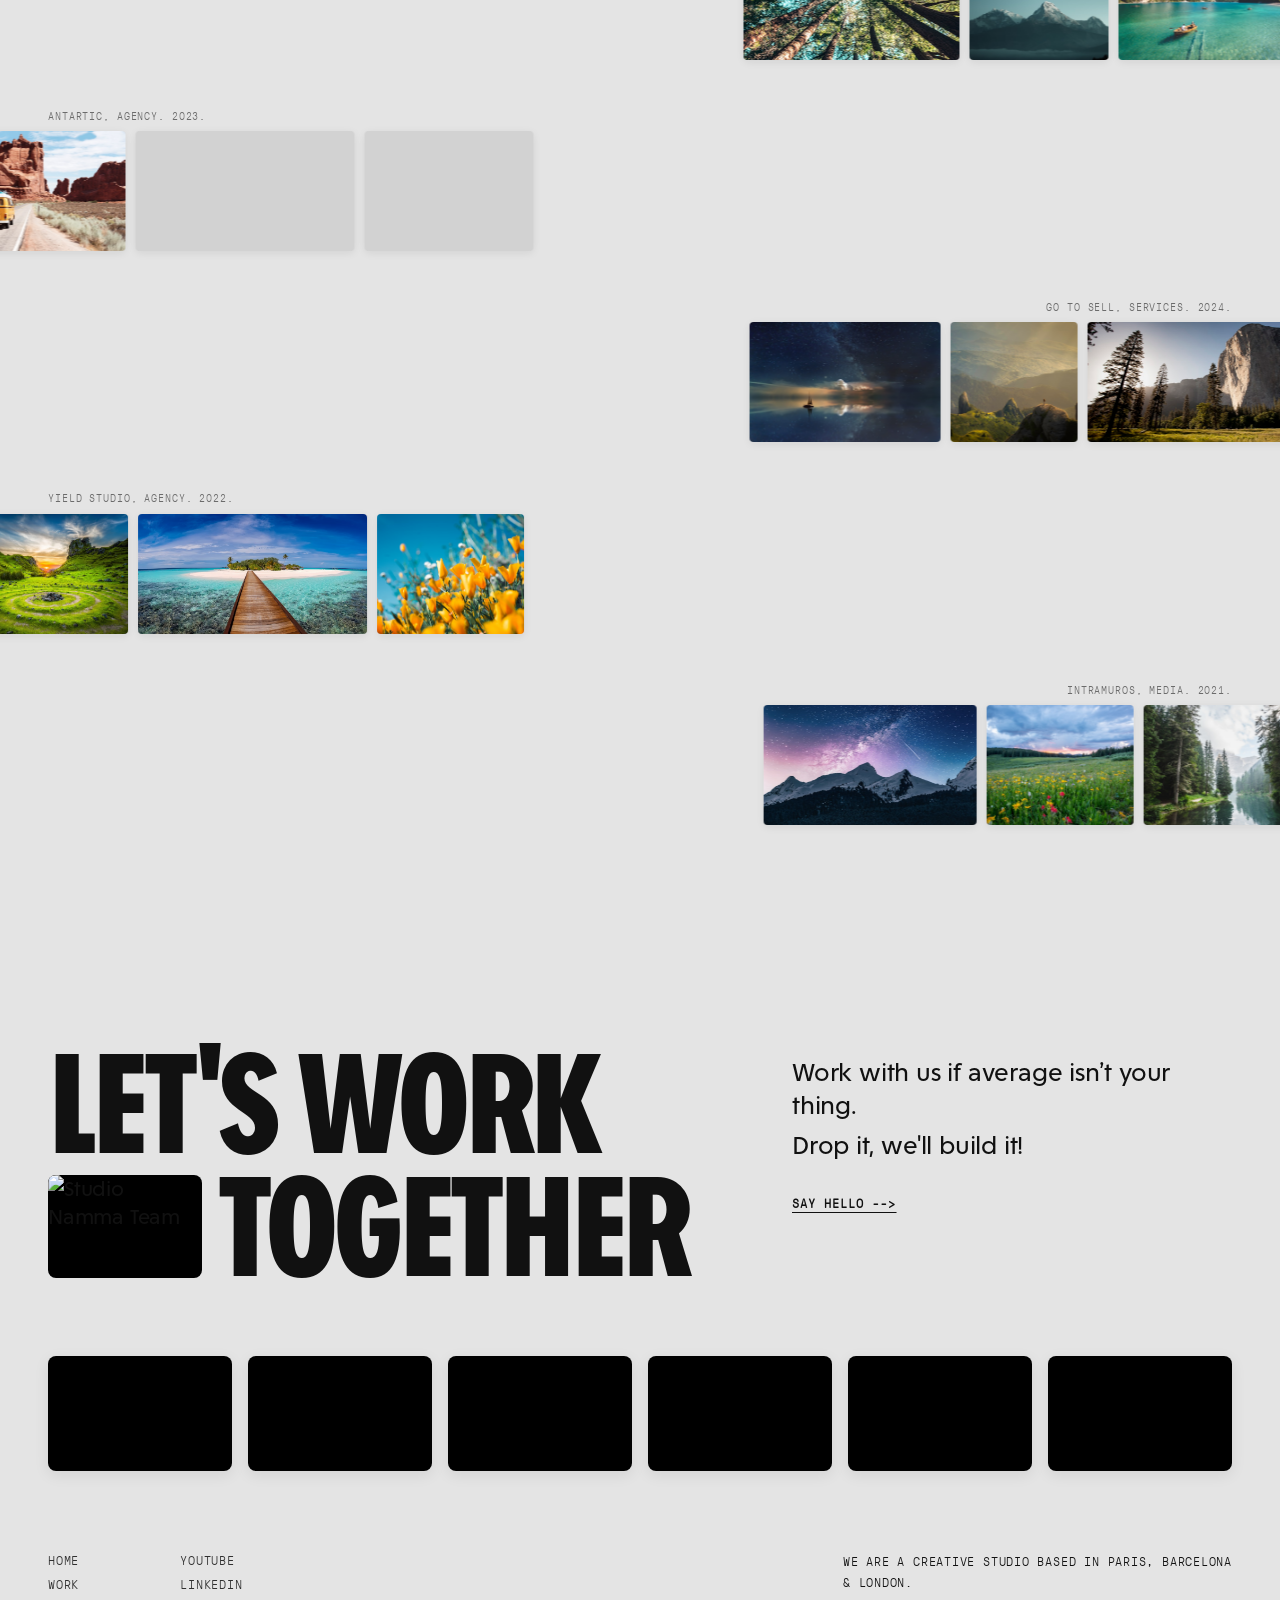
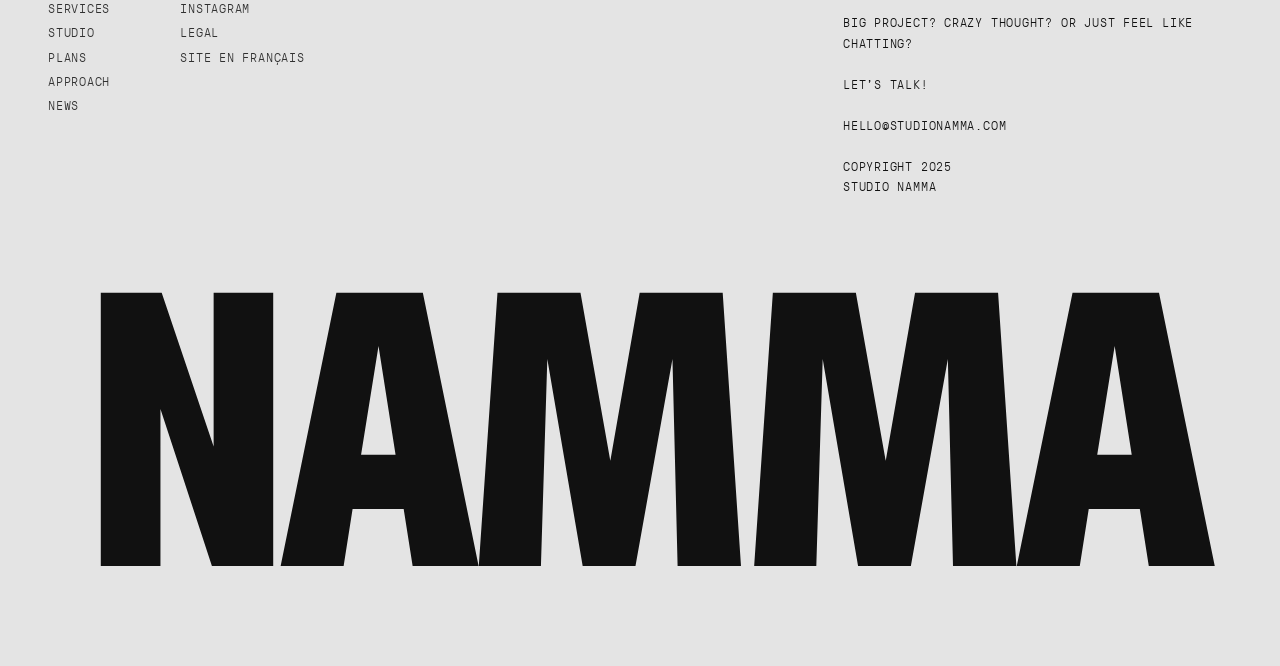
==== commit dc9d7bb1: "feat: implement global navbar and footer components with styling and supporting scripts" ====
--- a/work.html
+++ b/work.html
@@ -12,7 +12,6 @@
     content="Our portfolio showcases Webflow development, web design, and branding projects." />
   <meta property="og:type" content="website" />
 
-  <!-- Stylesheets in Sensible Order -->
   <link rel="stylesheet" href="css/navbar.css" />
   <link rel="stylesheet" href="css/work.css" />
   <link rel="stylesheet" href="css/footer.css" />
@@ -20,15 +19,12 @@
 
 <body>
 
-  <!-- Sticky Navbar -->
   <nav class="navbar" id="navbar"></nav>
 
-  <!-- Custom Cursor Element -->
   <div class="work-custom-cursor" id="workCustomCursor">
     <span class="work-custom-cursor__text"></span>
   </div>
 
-  <!-- Work Page Content -->
   <div class="work-main-content">
     <section class="work-hero" id="workHero">
       <h1 class="work-hero__headline" data-split-animate>Our<br>Game</h1>
@@ -63,10 +59,8 @@
     </section>
   </div>
 
-  <!-- Semantic Footer Container -->
   <footer class="site-footer" id="footer"></footer>
 
-  <!-- Scripts in Sensible Order -->
   <script src="js/navbar.js"></script>
   <script src="js/work.js"></script>
   <script src="js/footer.js"></script>
--- a/css/navbar.css
+++ b/css/navbar.css
@@ -1,7 +1,3 @@
-/* =========================================
-   NAVBAR STYLES (Studio Namma - Pixel Perfect)
-   ========================================= */
-
 .navbar {
   position: sticky;
   top: 0;
@@ -77,10 +73,6 @@
     transform: translate(0px, 0px);
   }
 }
-
-/* =========================================
-   MENU OVERLAY PAGE
-   ========================================= */
 
 .navbar-menu-page {
   height: calc(100vh - 44px);
@@ -180,10 +172,6 @@
   object-fit: cover;
 }
 
-/* =========================================
-   CONTACT OVERLAY PAGE
-   ========================================= */
-
 .navbar-contact-page {
   position: fixed;
   top: 0;
@@ -257,7 +245,6 @@
   display: block;
 }
 
-/* Contact Form */
 .navbar-contact-form {
   margin-top: 48px;
   width: 100%;
--- a/css/work.css
+++ b/css/work.css
@@ -1,7 +1,3 @@
-/* ==========================================================
-   CUSTOM FONTS (Studio Namma Official Typefaces)
-   ========================================================== */
-
 @font-face {
   font-family: 'Mixtape Extra Condensed';
   src: url('../fonts/MixtapeExtraCondensed-ExtraBold.otf') format('opentype'),
@@ -28,8 +24,6 @@
   font-style: normal;
   font-display: swap;
 }
-
-
 
 :root {
   --bg: #e4e4e4;
@@ -140,10 +134,6 @@
   transform: translateY(0);
 }
 
-/* ==========================================================
-   CONTAINER & REVEAL
-   ========================================================== */
-
 .home-container {
   width: 100%;
   max-width: 1920px;
@@ -162,10 +152,6 @@
   opacity: 1;
   transform: translateY(0);
 }
-
-/* ==========================================================
-   PLAYGROUND / SELECTED PROJECTS
-   ========================================================== */
 
 .home-playground {
   margin-top: 0;
@@ -578,10 +564,6 @@
   }
 }
 
-/* ==========================================================
-   CUSTOM CURSOR FOLLOWER (Blue Circle)
-   ========================================================== */
-
 .work-custom-cursor {
   position: fixed;
   top: 0;
--- a/css/footer.css
+++ b/css/footer.css
@@ -1,7 +1,3 @@
-/* =========================================
-   FOOTER STYLES (Studio Namma - Pixel Perfect)
-   ========================================= */
-
 .site-footer {
   width: 100%;
   background-color: #e4e4e4;
@@ -18,7 +14,6 @@
   color: #e4e4e4;
 }
 
-/* --- Box 1: Let's Work Together Pitch --- */
 .footer-box1 {
   width: 100%;
   display: flex;
@@ -118,7 +113,6 @@
   opacity: 0.7;
 }
 
-/* --- Box 2: Horizontal Video Strip Reel --- */
 .footer-box2 {
   width: 100%;
   display: flex;
@@ -146,7 +140,6 @@
   display: block;
 }
 
-/* --- Box 3: Navigation Links & Studio Details --- */
 .footer-box3 {
   width: 100%;
   display: flex;
@@ -219,7 +212,6 @@
   text-decoration: underline;
 }
 
-/* --- Box 4: Big NAMMA Display Graphic --- */
 .footer-box4 {
   width: 100%;
   text-align: center;
@@ -240,7 +232,6 @@
   color: #fff;
 }
 
-/* --- Footer Animations --- */
 .footer-animate {
   transform: rotateX(90deg);
   transform-origin: bottom;
@@ -253,7 +244,6 @@
   opacity: 1;
 }
 
-/* --- Fixed Bottom Ticker Bar --- */
 .site-ticker-bar {
   position: fixed;
   bottom: 0;
@@ -288,7 +278,6 @@
   margin-right: 50px;
 }
 
-/* --- Floating WhatsApp Button & Modal --- */
 .floating-whatsapp-btn {
   position: fixed;
   bottom: 12px;
@@ -443,7 +432,6 @@
   background: #0033cc;
 }
 
-/* --- Responsive Adjustments --- */
 @media (max-width: 900px) {
   .footer-box1 {
     flex-direction: column;
